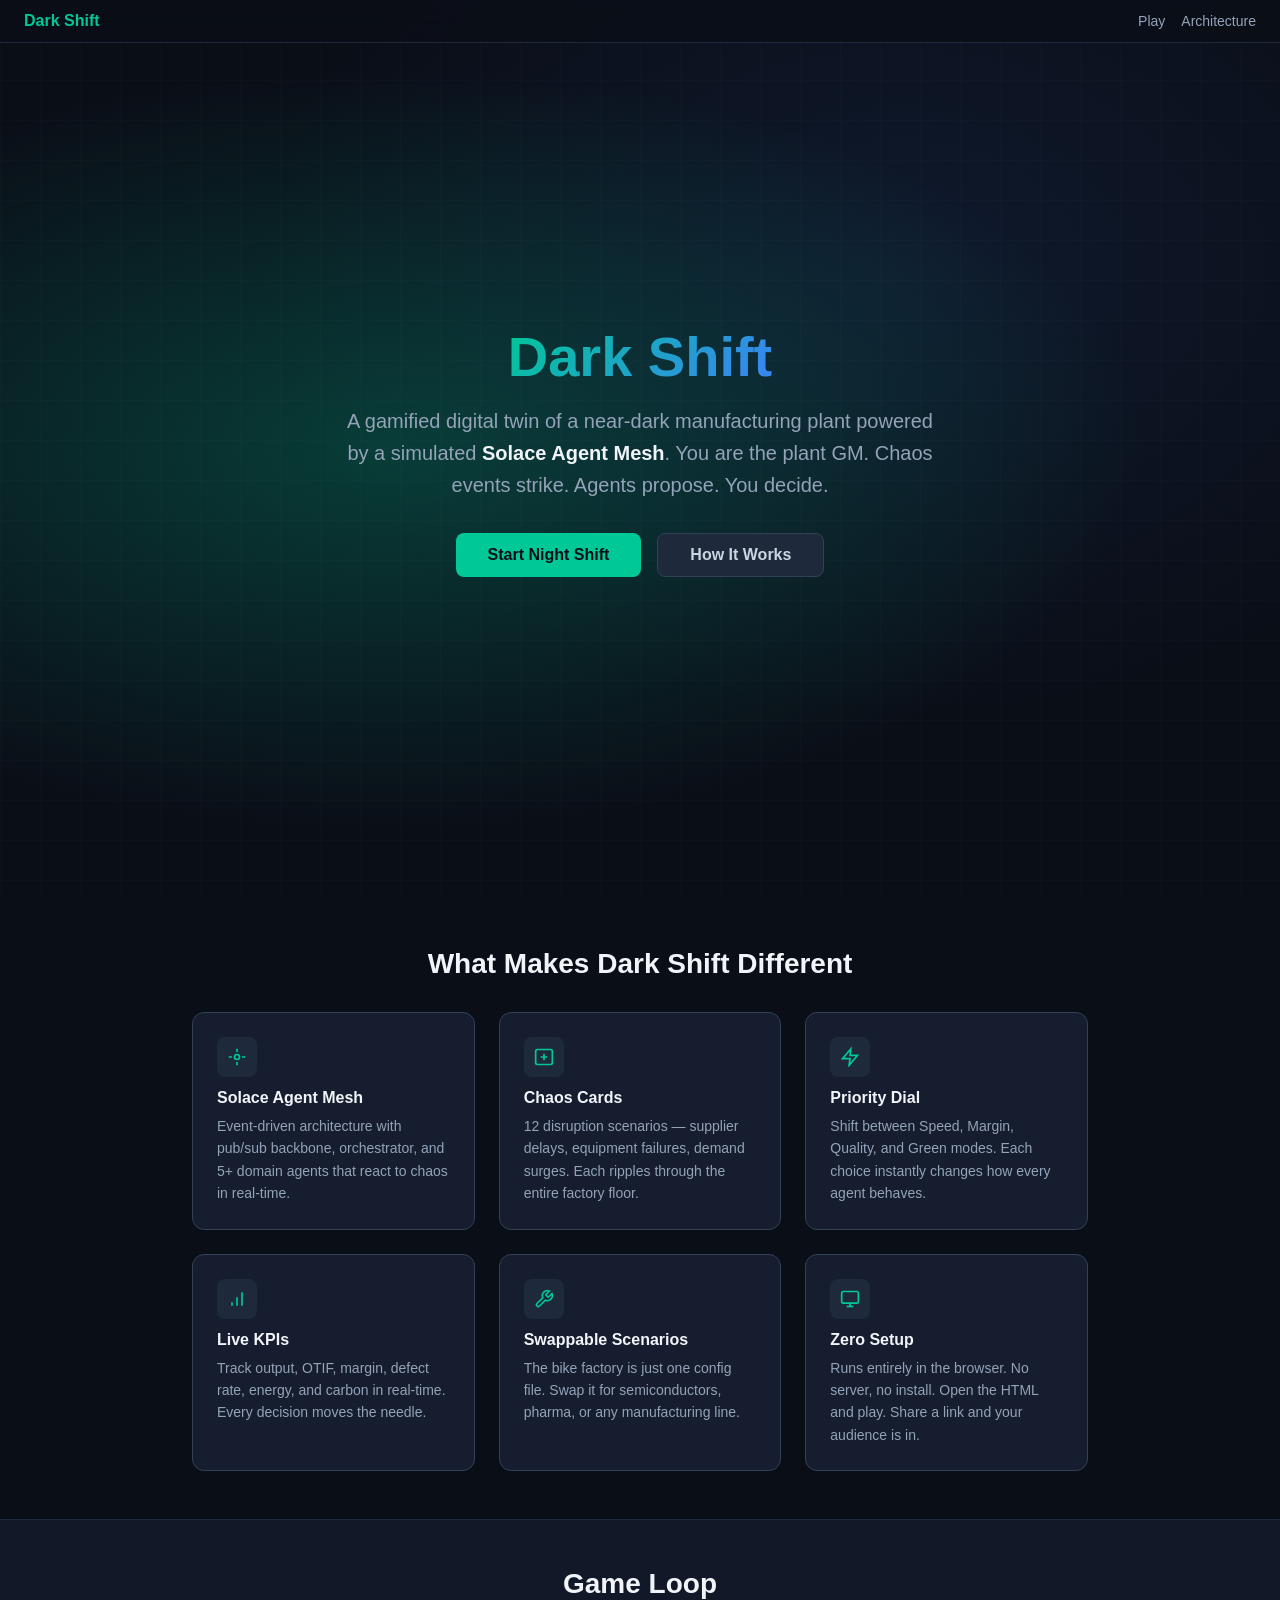
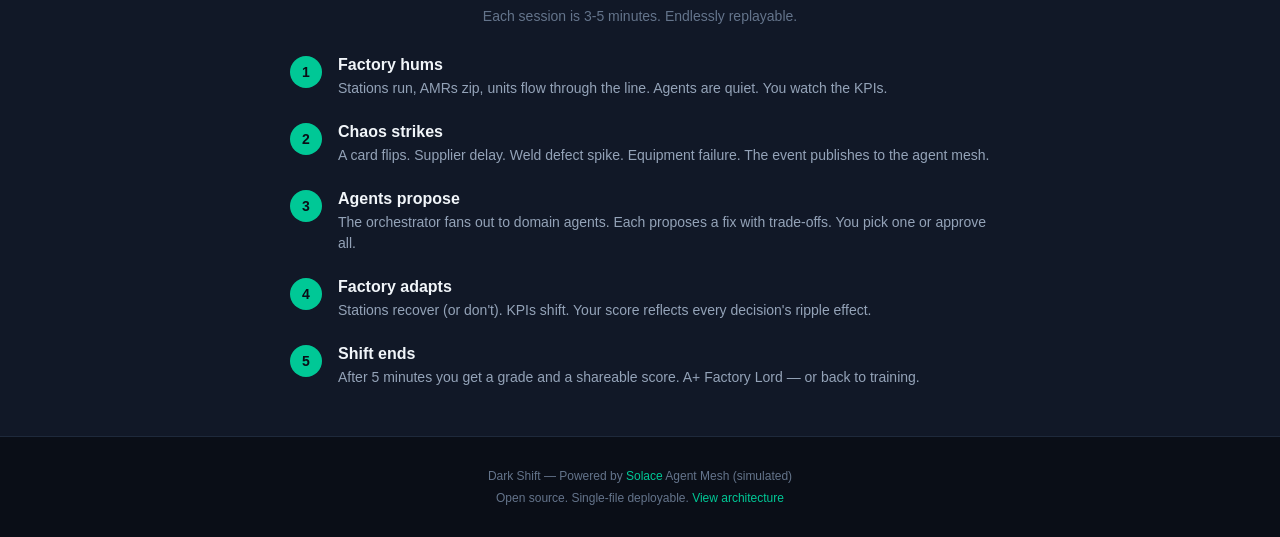
==== index.html @ e668618f "Add composable Dark Shift factory simulation Multi-page architecture with swappable scenario configs" ====
<!DOCTYPE html>
<html lang="en">
<head>
<meta charset="UTF-8">
<meta name="viewport" content="width=device-width, initial-scale=1.0">
<title>Dark Shift — Autonomous Factory Simulation</title>
<meta name="description" content="Gamified digital twin of a near-dark manufacturing plant powered by Solace Agent Mesh. Playable in the browser.">
<link rel="stylesheet" href="css/tokens.css">
<style>
  body { overflow-x: hidden; }

  /* Hero */
  .hero {
    min-height: 100dvh; display: flex; flex-direction: column;
    justify-content: center; align-items: center; text-align: center;
    padding: var(--sp-8); position: relative; overflow: hidden;
  }
  .hero::before {
    content: ''; position: absolute; inset: 0;
    background:
      radial-gradient(ellipse at 30% 50%, var(--accent-glow), transparent 60%),
      radial-gradient(ellipse at 70% 30%, rgba(59,130,246,0.1), transparent 50%);
    pointer-events: none;
  }
  .hero h1 {
    font-size: var(--fs-3xl); font-weight: 900;
    background: linear-gradient(135deg, var(--accent), var(--info));
    -webkit-background-clip: text; -webkit-text-fill-color: transparent;
    background-clip: text; margin-bottom: var(--sp-4);
    position: relative;
  }
  .hero .tagline {
    font-size: var(--fs-lg); color: var(--fg-2);
    max-width: 600px; line-height: 1.6; margin-bottom: var(--sp-8);
    position: relative;
  }
  .hero .cta-row {
    display: flex; gap: var(--sp-4); flex-wrap: wrap;
    justify-content: center; position: relative;
  }

  /* Animated grid background */
  .grid-bg {
    position: absolute; inset: 0; overflow: hidden; pointer-events: none;
  }
  .grid-bg svg { width: 100%; height: 100%; opacity: 0.06; }

  /* Features */
  .features {
    padding: var(--sp-12) var(--sp-8);
    max-width: 960px; margin: 0 auto;
  }
  .features h2 {
    font-size: var(--fs-xl); font-weight: 700;
    text-align: center; margin-bottom: var(--sp-8);
  }
  .feature-grid {
    display: grid; grid-template-columns: repeat(auto-fit, minmax(260px, 1fr));
    gap: var(--sp-6);
  }
  .feature-card {
    background: var(--bg-card); border: 1px solid var(--bg-3);
    border-radius: var(--radius-lg); padding: var(--sp-6);
    transition: var(--transition);
  }
  .feature-card:hover { border-color: var(--accent); box-shadow: var(--shadow-glow); }
  .feature-card h3 { font-size: var(--fs-md); font-weight: 600; margin-bottom: var(--sp-2); }
  .feature-card p { font-size: var(--fs-sm); color: var(--fg-2); line-height: 1.6; }
  .feature-icon {
    width: 40px; height: 40px; border-radius: var(--radius);
    background: var(--bg-2); display: grid; place-items: center;
    margin-bottom: var(--sp-3); color: var(--accent);
  }

  /* How it works */
  .how-section {
    padding: var(--sp-12) var(--sp-8);
    background: var(--bg-1); border-top: 1px solid var(--bg-2);
    border-bottom: 1px solid var(--bg-2);
  }
  .how-section h2 {
    font-size: var(--fs-xl); font-weight: 700;
    text-align: center; margin-bottom: var(--sp-2);
  }
  .how-section .sub {
    text-align: center; color: var(--fg-3);
    font-size: var(--fs-sm); margin-bottom: var(--sp-8);
  }
  .steps {
    max-width: 700px; margin: 0 auto;
    display: flex; flex-direction: column; gap: var(--sp-6);
  }
  .step {
    display: flex; gap: var(--sp-4); align-items: flex-start;
  }
  .step-num {
    width: 32px; height: 32px; border-radius: 50%;
    background: var(--accent); color: var(--bg-0);
    display: grid; place-items: center; font-weight: 700;
    font-size: var(--fs-sm); flex-shrink: 0;
  }
  .step-body h3 { font-size: var(--fs-md); font-weight: 600; margin-bottom: var(--sp-1); }
  .step-body p { font-size: var(--fs-sm); color: var(--fg-2); line-height: 1.5; }

  /* Footer */
  footer {
    padding: var(--sp-8); text-align: center;
    color: var(--fg-3); font-size: var(--fs-xs);
  }
  footer a { color: var(--accent); }

  /* Nav */
  .top-nav {
    position: fixed; top: 0; left: 0; right: 0; z-index: 50;
    padding: var(--sp-3) var(--sp-6);
    display: flex; justify-content: space-between; align-items: center;
    background: rgba(10,14,23,0.8); backdrop-filter: blur(12px);
    border-bottom: 1px solid var(--bg-2);
  }
  .top-nav .logo { font-weight: 700; font-size: var(--fs-md); color: var(--accent); }
  .top-nav .nav-links { display: flex; gap: var(--sp-4); }
  .top-nav .nav-links a { color: var(--fg-2); font-size: var(--fs-sm); transition: var(--transition); }
  .top-nav .nav-links a:hover { color: var(--accent); text-decoration: none; }
</style>
</head>
<body>

<!-- NAV -->
<nav class="top-nav">
  <span class="logo">Dark Shift</span>
  <div class="nav-links">
    <a href="game.html">Play</a>
    <a href="docs.html">Architecture</a>
  </div>
</nav>

<!-- HERO -->
<section class="hero">
  <div class="grid-bg">
    <svg><defs><pattern id="grid" width="40" height="40" patternUnits="userSpaceOnUse">
      <path d="M 40 0 L 0 0 0 40" fill="none" stroke="currentColor" stroke-width="0.5"/>
    </pattern></defs><rect width="100%" height="100%" fill="url(#grid)"/></svg>
  </div>
  <h1>Dark Shift</h1>
  <p class="tagline">
    A gamified digital twin of a near-dark manufacturing plant powered by a simulated
    <strong style="color:var(--fg-0);">Solace Agent Mesh</strong>. You are the plant GM.
    Chaos events strike. Agents propose. You decide.
  </p>
  <div class="cta-row">
    <a href="game.html" class="btn btn-primary btn-lg">Start Night Shift</a>
    <a href="docs.html" class="btn btn-secondary btn-lg">How It Works</a>
  </div>
</section>

<!-- FEATURES -->
<section class="features">
  <h2>What Makes Dark Shift Different</h2>
  <div class="feature-grid">
    <div class="feature-card">
      <div class="feature-icon">
        <svg width="20" height="20" viewBox="0 0 24 24" fill="none" stroke="currentColor" stroke-width="2"><circle cx="12" cy="12" r="3"/><path d="M12 2v4m0 12v4M2 12h4m12 0h4"/></svg>
      </div>
      <h3>Solace Agent Mesh</h3>
      <p>Event-driven architecture with pub/sub backbone, orchestrator, and 5+ domain agents that react to chaos in real-time.</p>
    </div>
    <div class="feature-card">
      <div class="feature-icon">
        <svg width="20" height="20" viewBox="0 0 24 24" fill="none" stroke="currentColor" stroke-width="2"><rect x="2" y="3" width="20" height="18" rx="2"/><path d="M12 8v8M8 12h8"/></svg>
      </div>
      <h3>Chaos Cards</h3>
      <p>12 disruption scenarios — supplier delays, equipment failures, demand surges. Each ripples through the entire factory floor.</p>
    </div>
    <div class="feature-card">
      <div class="feature-icon">
        <svg width="20" height="20" viewBox="0 0 24 24" fill="none" stroke="currentColor" stroke-width="2"><polygon points="13 2 3 14 12 14 11 22 21 10 12 10 13 2"/></svg>
      </div>
      <h3>Priority Dial</h3>
      <p>Shift between Speed, Margin, Quality, and Green modes. Each choice instantly changes how every agent behaves.</p>
    </div>
    <div class="feature-card">
      <div class="feature-icon">
        <svg width="20" height="20" viewBox="0 0 24 24" fill="none" stroke="currentColor" stroke-width="2"><path d="M12 20V10M18 20V4M6 20v-4"/></svg>
      </div>
      <h3>Live KPIs</h3>
      <p>Track output, OTIF, margin, defect rate, energy, and carbon in real-time. Every decision moves the needle.</p>
    </div>
    <div class="feature-card">
      <div class="feature-icon">
        <svg width="20" height="20" viewBox="0 0 24 24" fill="none" stroke="currentColor" stroke-width="2"><path d="M14.7 6.3a1 1 0 000 1.4l1.6 1.6a1 1 0 001.4 0l3.77-3.77a6 6 0 01-7.94 7.94l-6.91 6.91a2.12 2.12 0 01-3-3l6.91-6.91a6 6 0 017.94-7.94l-3.76 3.76z"/></svg>
      </div>
      <h3>Swappable Scenarios</h3>
      <p>The bike factory is just one config file. Swap it for semiconductors, pharma, or any manufacturing line.</p>
    </div>
    <div class="feature-card">
      <div class="feature-icon">
        <svg width="20" height="20" viewBox="0 0 24 24" fill="none" stroke="currentColor" stroke-width="2"><rect x="2" y="3" width="20" height="14" rx="2"/><line x1="8" y1="21" x2="16" y2="21"/><line x1="12" y1="17" x2="12" y2="21"/></svg>
      </div>
      <h3>Zero Setup</h3>
      <p>Runs entirely in the browser. No server, no install. Open the HTML and play. Share a link and your audience is in.</p>
    </div>
  </div>
</section>

<!-- HOW IT WORKS -->
<section class="how-section">
  <h2>Game Loop</h2>
  <p class="sub">Each session is 3-5 minutes. Endlessly replayable.</p>
  <div class="steps">
    <div class="step">
      <div class="step-num">1</div>
      <div class="step-body">
        <h3>Factory hums</h3>
        <p>Stations run, AMRs zip, units flow through the line. Agents are quiet. You watch the KPIs.</p>
      </div>
    </div>
    <div class="step">
      <div class="step-num">2</div>
      <div class="step-body">
        <h3>Chaos strikes</h3>
        <p>A card flips. Supplier delay. Weld defect spike. Equipment failure. The event publishes to the agent mesh.</p>
      </div>
    </div>
    <div class="step">
      <div class="step-num">3</div>
      <div class="step-body">
        <h3>Agents propose</h3>
        <p>The orchestrator fans out to domain agents. Each proposes a fix with trade-offs. You pick one or approve all.</p>
      </div>
    </div>
    <div class="step">
      <div class="step-num">4</div>
      <div class="step-body">
        <h3>Factory adapts</h3>
        <p>Stations recover (or don't). KPIs shift. Your score reflects every decision's ripple effect.</p>
      </div>
    </div>
    <div class="step">
      <div class="step-num">5</div>
      <div class="step-body">
        <h3>Shift ends</h3>
        <p>After 5 minutes you get a grade and a shareable score. A+ Factory Lord — or back to training.</p>
      </div>
    </div>
  </div>
</section>

<!-- FOOTER -->
<footer>
  <p>Dark Shift — Powered by <a href="https://solace.com" target="_blank" rel="noopener">Solace</a> Agent Mesh (simulated)</p>
  <p style="margin-top:var(--sp-2);">Open source. Single-file deployable. <a href="docs.html">View architecture</a></p>
</footer>

</body>
</html>
---- css/tokens.css ----
/* ═══════════════════════════════════════════
   DESIGN TOKENS — Nexus Palette
   Shared across all pages.
   ═══════════════════════════════════════════ */
:root {
  --bg-0: #0a0e17; --bg-1: #111827; --bg-2: #1e293b;
  --bg-3: #334155; --bg-card: #151d2e;
  --fg-0: #f1f5f9; --fg-1: #cbd5e1; --fg-2: #94a3b8; --fg-3: #64748b;
  --accent: #00c896; --accent-dim: #00a87d; --accent-glow: rgba(0,200,150,0.25);
  --warn: #f59e0b; --danger: #ef4444; --info: #3b82f6;
  --success: #22c55e;
  --sp-1: 4px; --sp-2: 8px; --sp-3: 12px; --sp-4: 16px;
  --sp-5: 20px; --sp-6: 24px; --sp-8: 32px; --sp-12: 48px;
  --radius: 8px; --radius-lg: 12px;
  --font: 'Inter', -apple-system, BlinkMacSystemFont, 'Segoe UI', sans-serif;
  --font-mono: 'JetBrains Mono', 'Fira Code', monospace;
  --fs-xs: clamp(0.7rem, 0.65rem + 0.25vw, 0.75rem);
  --fs-sm: clamp(0.8rem, 0.75rem + 0.25vw, 0.875rem);
  --fs-md: clamp(0.9rem, 0.85rem + 0.25vw, 1rem);
  --fs-lg: clamp(1.1rem, 1rem + 0.5vw, 1.25rem);
  --fs-xl: clamp(1.3rem, 1.1rem + 1vw, 1.75rem);
  --fs-2xl: clamp(1.6rem, 1.2rem + 2vw, 2.5rem);
  --fs-3xl: clamp(2rem, 1.5rem + 2.5vw, 3.5rem);
  --transition: 200ms ease;
  --shadow: 0 4px 24px rgba(0,0,0,0.4);
  --shadow-glow: 0 0 20px var(--accent-glow);
  color-scheme: dark;
}
[data-theme="light"] {
  --bg-0: #f8fafc; --bg-1: #f1f5f9; --bg-2: #e2e8f0;
  --bg-3: #cbd5e1; --bg-card: #ffffff;
  --fg-0: #0f172a; --fg-1: #334155; --fg-2: #64748b; --fg-3: #94a3b8;
  --shadow: 0 4px 24px rgba(0,0,0,0.1);
  color-scheme: light;
}

/* ═══════════════════════════════════════════
   RESET & BASE
   ═══════════════════════════════════════════ */
*, *::before, *::after { box-sizing: border-box; margin: 0; padding: 0; }
html { font-family: var(--font); font-size: 16px; -webkit-font-smoothing: antialiased; }
body { background: var(--bg-0); color: var(--fg-0); min-height: 100dvh; }
a { color: var(--accent); text-decoration: none; }
a:hover { text-decoration: underline; }
button { font-family: inherit; cursor: pointer; border: none; background: none; color: inherit; }
canvas { display: block; }

/* ═══════════════════════════════════════════
   SHARED COMPONENTS
   ═══════════════════════════════════════════ */

/* Buttons */
.btn {
  padding: var(--sp-2) var(--sp-4); border-radius: var(--radius);
  font-size: var(--fs-sm); font-weight: 600;
  transition: var(--transition); display: inline-flex;
  align-items: center; gap: var(--sp-2);
}
.btn-primary { background: var(--accent); color: var(--bg-0); }
.btn-primary:hover { background: var(--accent-dim); }
.btn-secondary { background: var(--bg-2); color: var(--fg-1); border: 1px solid var(--bg-3); }
.btn-secondary:hover { background: var(--bg-3); }
.btn-danger { background: var(--danger); color: white; }
.btn-danger:hover { background: #dc2626; }
.btn-sm { padding: var(--sp-1) var(--sp-3); font-size: var(--fs-xs); }
.btn-lg { padding: var(--sp-3) var(--sp-8); font-size: var(--fs-md); }
.btn-block { width: 100%; justify-content: center; }

/* Toast */
.toast {
  position: fixed; top: var(--sp-4); left: 50%; transform: translateX(-50%);
  background: var(--bg-card); border: 1px solid var(--bg-3);
  border-radius: var(--radius-lg); padding: var(--sp-3) var(--sp-5);
  font-size: var(--fs-sm); z-index: 200;
  animation: toastIn 0.3s ease-out, toastOut 0.3s ease-in 2.7s forwards;
  box-shadow: var(--shadow);
}
@keyframes toastIn { from { opacity: 0; transform: translateX(-50%) translateY(-20px); } to { opacity: 1; transform: translateX(-50%) translateY(0); } }
@keyframes toastOut { from { opacity: 1; } to { opacity: 0; } }
@keyframes fadeIn { from { opacity: 0; } to { opacity: 1; } }
@keyframes cardSlideIn { from { opacity: 0; transform: translateY(-20px); } to { opacity: 1; transform: translateY(0); } }

/* Scrollbar */
::-webkit-scrollbar { width: 6px; }
::-webkit-scrollbar-track { background: transparent; }
::-webkit-scrollbar-thumb { background: var(--bg-3); border-radius: 3px; }

/* ═══════════════════════════════════════════
   GAME-SPECIFIC LAYOUT (used by game.html)
   ═══════════════════════════════════════════ */
body.game-page { overflow: hidden; display: flex; flex-direction: column; }

#app {
  display: grid;
  grid-template-columns: 56px 1fr 320px;
  grid-template-rows: 1fr auto;
  height: 100dvh; width: 100vw; gap: 0;
}

/* Left Sidebar */
#sidebar {
  grid-column: 1; grid-row: 1 / -1;
  background: var(--bg-1); border-right: 1px solid var(--bg-3);
  display: flex; flex-direction: column;
  align-items: center; padding: var(--sp-3) 0;
  gap: var(--sp-3); z-index: 10;
}
.sidebar-btn {
  width: 40px; height: 40px; border-radius: var(--radius);
  display: grid; place-items: center;
  background: var(--bg-2); transition: var(--transition);
  position: relative;
}
.sidebar-btn:hover, .sidebar-btn.active { background: var(--accent); color: var(--bg-0); }
.sidebar-btn svg { width: 20px; height: 20px; }
.sidebar-btn .badge {
  position: absolute; top: -4px; right: -4px;
  background: var(--danger); color: white;
  font-size: 10px; min-width: 16px; height: 16px;
  border-radius: 99px; display: grid; place-items: center; font-weight: 700;
}

/* Factory Canvas */
#factory-area {
  grid-column: 2; grid-row: 1;
  position: relative; overflow: hidden; background: var(--bg-0);
}
#factory-canvas { width: 100%; height: 100%; }

.factory-hud {
  position: absolute; top: var(--sp-3); left: var(--sp-3);
  display: flex; gap: var(--sp-2); z-index: 5;
}
.hud-pill {
  background: var(--bg-card); border: 1px solid var(--bg-3);
  border-radius: 99px; padding: var(--sp-1) var(--sp-3);
  font-size: var(--fs-xs); color: var(--fg-2);
  display: flex; align-items: center; gap: var(--sp-1);
  backdrop-filter: blur(8px);
}
.hud-pill .dot { width: 8px; height: 8px; border-radius: 50%; }
.hud-pill .dot.green { background: var(--success); box-shadow: 0 0 6px var(--success); }
.hud-pill .dot.yellow { background: var(--warn); box-shadow: 0 0 6px var(--warn); }
.hud-pill .dot.red { background: var(--danger); box-shadow: 0 0 6px var(--danger); }

#timer-display {
  position: absolute; top: var(--sp-3); right: var(--sp-3);
  background: var(--bg-card); border: 1px solid var(--bg-3);
  border-radius: var(--radius); padding: var(--sp-2) var(--sp-4);
  font-family: var(--font-mono); font-size: var(--fs-lg);
  color: var(--accent); z-index: 5; backdrop-filter: blur(8px);
}

/* Right Panel */
#right-panel {
  grid-column: 3; grid-row: 1;
  background: var(--bg-1); border-left: 1px solid var(--bg-3);
  display: flex; flex-direction: column;
  overflow-y: auto; overflow-x: hidden;
}
.panel-section { padding: var(--sp-4); border-bottom: 1px solid var(--bg-2); }
.panel-title {
  font-size: var(--fs-sm); font-weight: 600;
  color: var(--fg-2); text-transform: uppercase;
  letter-spacing: 0.05em; margin-bottom: var(--sp-3);
}

/* Chaos Card */
.chaos-card {
  background: var(--bg-card); border: 1px solid var(--bg-3);
  border-radius: var(--radius-lg); padding: var(--sp-4);
  position: relative; overflow: hidden; transition: var(--transition);
  animation: cardSlideIn 0.4s ease-out;
}
.chaos-card::before {
  content: ''; position: absolute; top: 0; left: 0; right: 0;
  height: 3px; background: var(--danger);
}
.chaos-card.warn::before { background: var(--warn); }
.chaos-card.info::before { background: var(--info); }
.chaos-card .card-title { font-size: var(--fs-md); font-weight: 600; margin-bottom: var(--sp-1); }
.chaos-card .card-desc { font-size: var(--fs-sm); color: var(--fg-2); line-height: 1.5; margin-bottom: var(--sp-3); }

/* Agent Proposals */
.agent-proposal {
  background: var(--bg-2); border-radius: var(--radius);
  padding: var(--sp-3); margin-bottom: var(--sp-2);
  border-left: 3px solid var(--accent);
  font-size: var(--fs-sm); cursor: pointer; transition: var(--transition);
}
.agent-proposal:hover { background: var(--bg-3); box-shadow: var(--shadow-glow); }
.agent-proposal .agent-name {
  font-weight: 600; color: var(--accent); font-size: var(--fs-xs);
  text-transform: uppercase; letter-spacing: 0.05em;
}
.agent-proposal .agent-action { color: var(--fg-1); margin-top: var(--sp-1); }
.agent-proposal .agent-impact { display: flex; gap: var(--sp-3); margin-top: var(--sp-2); font-size: var(--fs-xs); color: var(--fg-3); }
.impact-tag { padding: 2px 6px; border-radius: 4px; font-weight: 500; }
.impact-tag.positive { background: rgba(34,197,94,0.15); color: var(--success); }
.impact-tag.negative { background: rgba(239,68,68,0.15); color: var(--danger); }
.impact-tag.neutral { background: rgba(59,130,246,0.15); color: var(--info); }

/* Priority Dial */
#priority-dial { display: grid; grid-template-columns: 1fr 1fr; gap: var(--sp-2); }
.dial-btn {
  padding: var(--sp-3); border-radius: var(--radius);
  background: var(--bg-2); border: 2px solid transparent;
  text-align: center; transition: var(--transition);
  font-size: var(--fs-sm); font-weight: 500;
}
.dial-btn:hover { border-color: var(--fg-3); }
.dial-btn.active { border-color: var(--accent); background: rgba(0,200,150,0.1); color: var(--accent); }
.dial-btn .dial-icon { font-size: var(--fs-lg); margin-bottom: var(--sp-1); display: block; }

/* Bottom Dashboard */
#dashboard {
  grid-column: 1 / -1; grid-row: 2;
  background: var(--bg-1); border-top: 1px solid var(--bg-3);
  display: flex; align-items: center;
  padding: var(--sp-3) var(--sp-4);
  gap: var(--sp-6); overflow-x: auto; min-height: 72px;
}
.kpi { display: flex; flex-direction: column; gap: 2px; min-width: 100px; }
.kpi-label { font-size: var(--fs-xs); color: var(--fg-3); text-transform: uppercase; letter-spacing: 0.04em; }
.kpi-value { font-size: var(--fs-xl); font-weight: 700; font-family: var(--font-mono); transition: color 0.3s; }
.kpi-sep { width: 1px; height: 40px; background: var(--bg-3); flex-shrink: 0; }

/* Overlays */
#mesh-overlay {
  position: fixed; inset: 0; z-index: 50;
  background: rgba(10,14,23,0.85); backdrop-filter: blur(12px);
  display: none; place-items: center; opacity: 0; transition: opacity 0.3s;
}
#mesh-overlay.visible { display: grid; opacity: 1; }
#mesh-overlay canvas { max-width: 90vw; max-height: 80vh; }

.game-screen {
  position: fixed; inset: 0; z-index: 100; background: var(--bg-0);
  display: none; flex-direction: column;
}
.game-screen.visible { display: flex; justify-content: center; align-items: center; }

#intro-screen { text-align: center; }
#intro-screen h1 {
  font-size: var(--fs-2xl); font-weight: 800;
  background: linear-gradient(135deg, var(--accent), var(--info));
  -webkit-background-clip: text; -webkit-text-fill-color: transparent;
  background-clip: text; margin-bottom: var(--sp-3);
}
#intro-screen .subtitle { font-size: var(--fs-lg); color: var(--fg-2); margin-bottom: var(--sp-8); max-width: 500px; }

#gameover-screen { text-align: center; }
#gameover-screen h1 { font-size: var(--fs-2xl); font-weight: 800; margin-bottom: var(--sp-2); }
.final-grade { font-size: 4rem; font-weight: 900; color: var(--accent); margin: var(--sp-4) 0; }
.final-stats { display: grid; grid-template-columns: repeat(3, 1fr); gap: var(--sp-4); margin: var(--sp-6) 0; max-width: 500px; }
.final-stat { text-align: center; }
.final-stat .val { font-size: var(--fs-xl); font-weight: 700; font-family: var(--font-mono); }
.final-stat .lbl { font-size: var(--fs-xs); color: var(--fg-3); margin-top: var(--sp-1); }

/* Event Log */
#event-log {
  position: fixed; left: 64px; bottom: 80px;
  width: 340px; max-height: 300px;
  background: var(--bg-card); border: 1px solid var(--bg-3);
  border-radius: var(--radius-lg); overflow: hidden; z-index: 20;
  display: none; backdrop-filter: blur(8px);
}
#event-log.visible { display: block; }
#event-log .log-header { padding: var(--sp-3) var(--sp-4); border-bottom: 1px solid var(--bg-2); font-size: var(--fs-sm); font-weight: 600; }
#event-log .log-body { overflow-y: auto; max-height: 250px; padding: var(--sp-2); }
.log-entry {
  padding: var(--sp-2) var(--sp-3); font-size: var(--fs-xs); color: var(--fg-2);
  border-bottom: 1px solid var(--bg-2); display: flex; gap: var(--sp-2); animation: fadeIn 0.3s;
}
.log-entry .log-time { color: var(--fg-3); font-family: var(--font-mono); white-space: nowrap; }
.log-entry .log-topic { color: var(--accent); font-family: var(--font-mono); }

/* Responsive */
@media (max-width: 900px) {
  #app { grid-template-columns: 48px 1fr; grid-template-rows: 1fr 200px auto; }
  #right-panel {
    grid-column: 1 / -1; grid-row: 2;
    flex-direction: row; overflow-x: auto;
    border-left: none; border-top: 1px solid var(--bg-3);
  }
  #dashboard { grid-row: 3; }
}
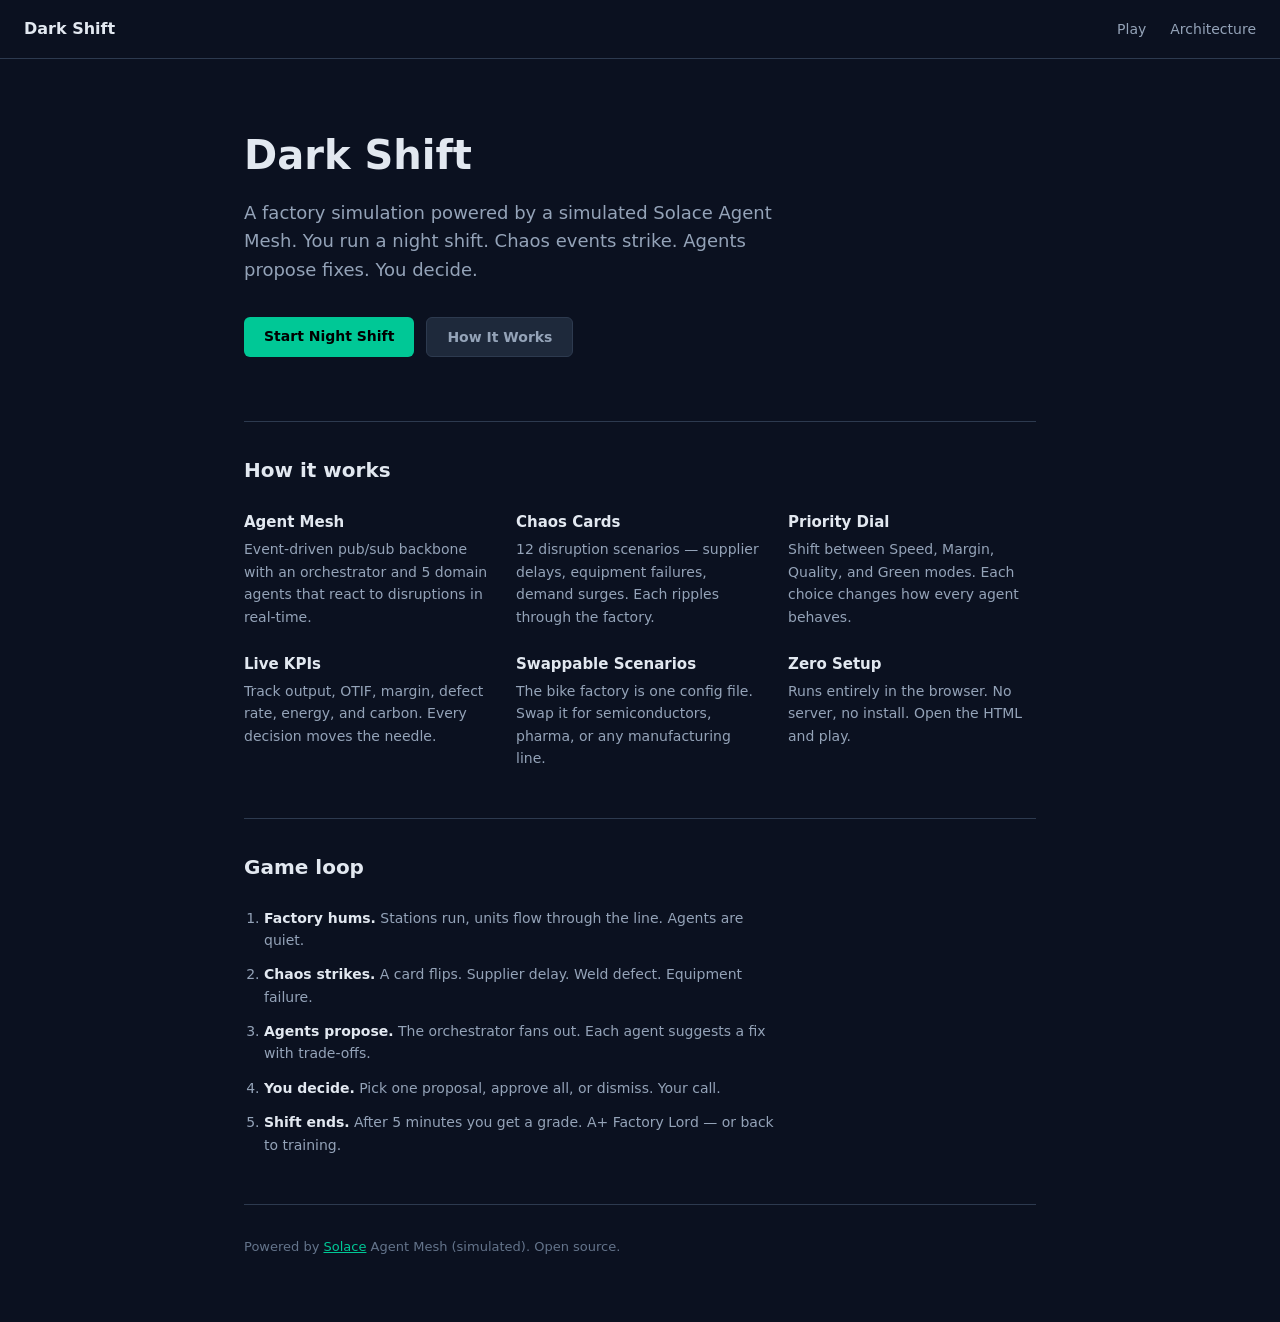
==== commit 9565f871: "Simplify to minimal traditional design - Strip CSS: remove animations, glows, backdrop-filter, shado" ====
--- a/index.html
+++ b/index.html
@@ -4,252 +4,79 @@
 <meta charset="UTF-8">
 <meta name="viewport" content="width=device-width, initial-scale=1.0">
 <title>Dark Shift — Autonomous Factory Simulation</title>
-<meta name="description" content="Gamified digital twin of a near-dark manufacturing plant powered by Solace Agent Mesh. Playable in the browser.">
 <link rel="stylesheet" href="css/tokens.css">
-<style>
-  body { overflow-x: hidden; }
-
-  /* Hero */
-  .hero {
-    min-height: 100dvh; display: flex; flex-direction: column;
-    justify-content: center; align-items: center; text-align: center;
-    padding: var(--sp-8); position: relative; overflow: hidden;
-  }
-  .hero::before {
-    content: ''; position: absolute; inset: 0;
-    background:
-      radial-gradient(ellipse at 30% 50%, var(--accent-glow), transparent 60%),
-      radial-gradient(ellipse at 70% 30%, rgba(59,130,246,0.1), transparent 50%);
-    pointer-events: none;
-  }
-  .hero h1 {
-    font-size: var(--fs-3xl); font-weight: 900;
-    background: linear-gradient(135deg, var(--accent), var(--info));
-    -webkit-background-clip: text; -webkit-text-fill-color: transparent;
-    background-clip: text; margin-bottom: var(--sp-4);
-    position: relative;
-  }
-  .hero .tagline {
-    font-size: var(--fs-lg); color: var(--fg-2);
-    max-width: 600px; line-height: 1.6; margin-bottom: var(--sp-8);
-    position: relative;
-  }
-  .hero .cta-row {
-    display: flex; gap: var(--sp-4); flex-wrap: wrap;
-    justify-content: center; position: relative;
-  }
-
-  /* Animated grid background */
-  .grid-bg {
-    position: absolute; inset: 0; overflow: hidden; pointer-events: none;
-  }
-  .grid-bg svg { width: 100%; height: 100%; opacity: 0.06; }
-
-  /* Features */
-  .features {
-    padding: var(--sp-12) var(--sp-8);
-    max-width: 960px; margin: 0 auto;
-  }
-  .features h2 {
-    font-size: var(--fs-xl); font-weight: 700;
-    text-align: center; margin-bottom: var(--sp-8);
-  }
-  .feature-grid {
-    display: grid; grid-template-columns: repeat(auto-fit, minmax(260px, 1fr));
-    gap: var(--sp-6);
-  }
-  .feature-card {
-    background: var(--bg-card); border: 1px solid var(--bg-3);
-    border-radius: var(--radius-lg); padding: var(--sp-6);
-    transition: var(--transition);
-  }
-  .feature-card:hover { border-color: var(--accent); box-shadow: var(--shadow-glow); }
-  .feature-card h3 { font-size: var(--fs-md); font-weight: 600; margin-bottom: var(--sp-2); }
-  .feature-card p { font-size: var(--fs-sm); color: var(--fg-2); line-height: 1.6; }
-  .feature-icon {
-    width: 40px; height: 40px; border-radius: var(--radius);
-    background: var(--bg-2); display: grid; place-items: center;
-    margin-bottom: var(--sp-3); color: var(--accent);
-  }
-
-  /* How it works */
-  .how-section {
-    padding: var(--sp-12) var(--sp-8);
-    background: var(--bg-1); border-top: 1px solid var(--bg-2);
-    border-bottom: 1px solid var(--bg-2);
-  }
-  .how-section h2 {
-    font-size: var(--fs-xl); font-weight: 700;
-    text-align: center; margin-bottom: var(--sp-2);
-  }
-  .how-section .sub {
-    text-align: center; color: var(--fg-3);
-    font-size: var(--fs-sm); margin-bottom: var(--sp-8);
-  }
-  .steps {
-    max-width: 700px; margin: 0 auto;
-    display: flex; flex-direction: column; gap: var(--sp-6);
-  }
-  .step {
-    display: flex; gap: var(--sp-4); align-items: flex-start;
-  }
-  .step-num {
-    width: 32px; height: 32px; border-radius: 50%;
-    background: var(--accent); color: var(--bg-0);
-    display: grid; place-items: center; font-weight: 700;
-    font-size: var(--fs-sm); flex-shrink: 0;
-  }
-  .step-body h3 { font-size: var(--fs-md); font-weight: 600; margin-bottom: var(--sp-1); }
-  .step-body p { font-size: var(--fs-sm); color: var(--fg-2); line-height: 1.5; }
-
-  /* Footer */
-  footer {
-    padding: var(--sp-8); text-align: center;
-    color: var(--fg-3); font-size: var(--fs-xs);
-  }
-  footer a { color: var(--accent); }
-
-  /* Nav */
-  .top-nav {
-    position: fixed; top: 0; left: 0; right: 0; z-index: 50;
-    padding: var(--sp-3) var(--sp-6);
-    display: flex; justify-content: space-between; align-items: center;
-    background: rgba(10,14,23,0.8); backdrop-filter: blur(12px);
-    border-bottom: 1px solid var(--bg-2);
-  }
-  .top-nav .logo { font-weight: 700; font-size: var(--fs-md); color: var(--accent); }
-  .top-nav .nav-links { display: flex; gap: var(--sp-4); }
-  .top-nav .nav-links a { color: var(--fg-2); font-size: var(--fs-sm); transition: var(--transition); }
-  .top-nav .nav-links a:hover { color: var(--accent); text-decoration: none; }
-</style>
 </head>
 <body>
 
-<!-- NAV -->
-<nav class="top-nav">
-  <span class="logo">Dark Shift</span>
+<nav class="nav">
+  <a href="index.html" class="nav-logo">Dark Shift</a>
   <div class="nav-links">
     <a href="game.html">Play</a>
     <a href="docs.html">Architecture</a>
   </div>
 </nav>
 
-<!-- HERO -->
-<section class="hero">
-  <div class="grid-bg">
-    <svg><defs><pattern id="grid" width="40" height="40" patternUnits="userSpaceOnUse">
-      <path d="M 40 0 L 0 0 0 40" fill="none" stroke="currentColor" stroke-width="0.5"/>
-    </pattern></defs><rect width="100%" height="100%" fill="url(#grid)"/></svg>
+<main class="container" style="padding-top:64px; padding-bottom:64px;">
+
+  <h1 style="font-size:2.5rem; font-weight:800; margin-bottom:12px;">Dark Shift</h1>
+  <p style="color:var(--fg-m); font-size:1.125rem; max-width:540px; margin-bottom:32px;">
+    A factory simulation powered by a simulated Solace Agent Mesh. You run a night shift.
+    Chaos events strike. Agents propose fixes. You decide.
+  </p>
+  <div style="display:flex; gap:12px; margin-bottom:64px;">
+    <a href="game.html" class="btn btn-primary">Start Night Shift</a>
+    <a href="docs.html" class="btn btn-secondary">How It Works</a>
   </div>
-  <h1>Dark Shift</h1>
-  <p class="tagline">
-    A gamified digital twin of a near-dark manufacturing plant powered by a simulated
-    <strong style="color:var(--fg-0);">Solace Agent Mesh</strong>. You are the plant GM.
-    Chaos events strike. Agents propose. You decide.
-  </p>
-  <div class="cta-row">
-    <a href="game.html" class="btn btn-primary btn-lg">Start Night Shift</a>
-    <a href="docs.html" class="btn btn-secondary btn-lg">How It Works</a>
-  </div>
-</section>
 
-<!-- FEATURES -->
-<section class="features">
-  <h2>What Makes Dark Shift Different</h2>
-  <div class="feature-grid">
-    <div class="feature-card">
-      <div class="feature-icon">
-        <svg width="20" height="20" viewBox="0 0 24 24" fill="none" stroke="currentColor" stroke-width="2"><circle cx="12" cy="12" r="3"/><path d="M12 2v4m0 12v4M2 12h4m12 0h4"/></svg>
-      </div>
-      <h3>Solace Agent Mesh</h3>
-      <p>Event-driven architecture with pub/sub backbone, orchestrator, and 5+ domain agents that react to chaos in real-time.</p>
+  <hr>
+
+  <h2 style="font-size:1.25rem; font-weight:700; margin-bottom:24px;">How it works</h2>
+
+  <div style="display:grid; grid-template-columns:repeat(auto-fit, minmax(240px, 1fr)); gap:24px; margin-bottom:48px;">
+    <div>
+      <h3 style="font-size:0.9375rem; font-weight:600; margin-bottom:4px;">Agent Mesh</h3>
+      <p style="font-size:0.875rem; color:var(--fg-m);">Event-driven pub/sub backbone with an orchestrator and 5 domain agents that react to disruptions in real-time.</p>
     </div>
-    <div class="feature-card">
-      <div class="feature-icon">
-        <svg width="20" height="20" viewBox="0 0 24 24" fill="none" stroke="currentColor" stroke-width="2"><rect x="2" y="3" width="20" height="18" rx="2"/><path d="M12 8v8M8 12h8"/></svg>
-      </div>
-      <h3>Chaos Cards</h3>
-      <p>12 disruption scenarios — supplier delays, equipment failures, demand surges. Each ripples through the entire factory floor.</p>
+    <div>
+      <h3 style="font-size:0.9375rem; font-weight:600; margin-bottom:4px;">Chaos Cards</h3>
+      <p style="font-size:0.875rem; color:var(--fg-m);">12 disruption scenarios — supplier delays, equipment failures, demand surges. Each ripples through the factory.</p>
     </div>
-    <div class="feature-card">
-      <div class="feature-icon">
-        <svg width="20" height="20" viewBox="0 0 24 24" fill="none" stroke="currentColor" stroke-width="2"><polygon points="13 2 3 14 12 14 11 22 21 10 12 10 13 2"/></svg>
-      </div>
-      <h3>Priority Dial</h3>
-      <p>Shift between Speed, Margin, Quality, and Green modes. Each choice instantly changes how every agent behaves.</p>
+    <div>
+      <h3 style="font-size:0.9375rem; font-weight:600; margin-bottom:4px;">Priority Dial</h3>
+      <p style="font-size:0.875rem; color:var(--fg-m);">Shift between Speed, Margin, Quality, and Green modes. Each choice changes how every agent behaves.</p>
     </div>
-    <div class="feature-card">
-      <div class="feature-icon">
-        <svg width="20" height="20" viewBox="0 0 24 24" fill="none" stroke="currentColor" stroke-width="2"><path d="M12 20V10M18 20V4M6 20v-4"/></svg>
-      </div>
-      <h3>Live KPIs</h3>
-      <p>Track output, OTIF, margin, defect rate, energy, and carbon in real-time. Every decision moves the needle.</p>
+    <div>
+      <h3 style="font-size:0.9375rem; font-weight:600; margin-bottom:4px;">Live KPIs</h3>
+      <p style="font-size:0.875rem; color:var(--fg-m);">Track output, OTIF, margin, defect rate, energy, and carbon. Every decision moves the needle.</p>
     </div>
-    <div class="feature-card">
-      <div class="feature-icon">
-        <svg width="20" height="20" viewBox="0 0 24 24" fill="none" stroke="currentColor" stroke-width="2"><path d="M14.7 6.3a1 1 0 000 1.4l1.6 1.6a1 1 0 001.4 0l3.77-3.77a6 6 0 01-7.94 7.94l-6.91 6.91a2.12 2.12 0 01-3-3l6.91-6.91a6 6 0 017.94-7.94l-3.76 3.76z"/></svg>
-      </div>
-      <h3>Swappable Scenarios</h3>
-      <p>The bike factory is just one config file. Swap it for semiconductors, pharma, or any manufacturing line.</p>
+    <div>
+      <h3 style="font-size:0.9375rem; font-weight:600; margin-bottom:4px;">Swappable Scenarios</h3>
+      <p style="font-size:0.875rem; color:var(--fg-m);">The bike factory is one config file. Swap it for semiconductors, pharma, or any manufacturing line.</p>
     </div>
-    <div class="feature-card">
-      <div class="feature-icon">
-        <svg width="20" height="20" viewBox="0 0 24 24" fill="none" stroke="currentColor" stroke-width="2"><rect x="2" y="3" width="20" height="14" rx="2"/><line x1="8" y1="21" x2="16" y2="21"/><line x1="12" y1="17" x2="12" y2="21"/></svg>
-      </div>
-      <h3>Zero Setup</h3>
-      <p>Runs entirely in the browser. No server, no install. Open the HTML and play. Share a link and your audience is in.</p>
+    <div>
+      <h3 style="font-size:0.9375rem; font-weight:600; margin-bottom:4px;">Zero Setup</h3>
+      <p style="font-size:0.875rem; color:var(--fg-m);">Runs entirely in the browser. No server, no install. Open the HTML and play.</p>
     </div>
   </div>
-</section>
 
-<!-- HOW IT WORKS -->
-<section class="how-section">
-  <h2>Game Loop</h2>
-  <p class="sub">Each session is 3-5 minutes. Endlessly replayable.</p>
-  <div class="steps">
-    <div class="step">
-      <div class="step-num">1</div>
-      <div class="step-body">
-        <h3>Factory hums</h3>
-        <p>Stations run, AMRs zip, units flow through the line. Agents are quiet. You watch the KPIs.</p>
-      </div>
-    </div>
-    <div class="step">
-      <div class="step-num">2</div>
-      <div class="step-body">
-        <h3>Chaos strikes</h3>
-        <p>A card flips. Supplier delay. Weld defect spike. Equipment failure. The event publishes to the agent mesh.</p>
-      </div>
-    </div>
-    <div class="step">
-      <div class="step-num">3</div>
-      <div class="step-body">
-        <h3>Agents propose</h3>
-        <p>The orchestrator fans out to domain agents. Each proposes a fix with trade-offs. You pick one or approve all.</p>
-      </div>
-    </div>
-    <div class="step">
-      <div class="step-num">4</div>
-      <div class="step-body">
-        <h3>Factory adapts</h3>
-        <p>Stations recover (or don't). KPIs shift. Your score reflects every decision's ripple effect.</p>
-      </div>
-    </div>
-    <div class="step">
-      <div class="step-num">5</div>
-      <div class="step-body">
-        <h3>Shift ends</h3>
-        <p>After 5 minutes you get a grade and a shareable score. A+ Factory Lord — or back to training.</p>
-      </div>
-    </div>
-  </div>
-</section>
+  <hr>
 
-<!-- FOOTER -->
-<footer>
-  <p>Dark Shift — Powered by <a href="https://solace.com" target="_blank" rel="noopener">Solace</a> Agent Mesh (simulated)</p>
-  <p style="margin-top:var(--sp-2);">Open source. Single-file deployable. <a href="docs.html">View architecture</a></p>
-</footer>
+  <h2 style="font-size:1.25rem; font-weight:700; margin-bottom:24px;">Game loop</h2>
 
+  <ol style="color:var(--fg-m); font-size:0.875rem; padding-left:20px; max-width:540px; margin-bottom:48px;">
+    <li style="margin-bottom:12px;"><strong style="color:var(--fg);">Factory hums.</strong> Stations run, units flow through the line. Agents are quiet.</li>
+    <li style="margin-bottom:12px;"><strong style="color:var(--fg);">Chaos strikes.</strong> A card flips. Supplier delay. Weld defect. Equipment failure.</li>
+    <li style="margin-bottom:12px;"><strong style="color:var(--fg);">Agents propose.</strong> The orchestrator fans out. Each agent suggests a fix with trade-offs.</li>
+    <li style="margin-bottom:12px;"><strong style="color:var(--fg);">You decide.</strong> Pick one proposal, approve all, or dismiss. Your call.</li>
+    <li style="margin-bottom:12px;"><strong style="color:var(--fg);">Shift ends.</strong> After 5 minutes you get a grade. A+ Factory Lord — or back to training.</li>
+  </ol>
+
+  <hr>
+
+  <p style="font-size:0.8125rem; color:var(--fg-d); margin-top:32px;">
+    Powered by <a href="https://solace.com" target="_blank">Solace</a> Agent Mesh (simulated). Open source.
+  </p>
+
+</main>
 </body>
 </html>
--- a/css/tokens.css
+++ b/css/tokens.css
@@ -1,287 +1,126 @@
-/* ═══════════════════════════════════════════
-   DESIGN TOKENS — Nexus Palette
-   Shared across all pages.
-   ═══════════════════════════════════════════ */
+/* Design Tokens */
 :root {
-  --bg-0: #0a0e17; --bg-1: #111827; --bg-2: #1e293b;
-  --bg-3: #334155; --bg-card: #151d2e;
-  --fg-0: #f1f5f9; --fg-1: #cbd5e1; --fg-2: #94a3b8; --fg-3: #64748b;
-  --accent: #00c896; --accent-dim: #00a87d; --accent-glow: rgba(0,200,150,0.25);
-  --warn: #f59e0b; --danger: #ef4444; --info: #3b82f6;
-  --success: #22c55e;
-  --sp-1: 4px; --sp-2: 8px; --sp-3: 12px; --sp-4: 16px;
-  --sp-5: 20px; --sp-6: 24px; --sp-8: 32px; --sp-12: 48px;
-  --radius: 8px; --radius-lg: 12px;
-  --font: 'Inter', -apple-system, BlinkMacSystemFont, 'Segoe UI', sans-serif;
-  --font-mono: 'JetBrains Mono', 'Fira Code', monospace;
-  --fs-xs: clamp(0.7rem, 0.65rem + 0.25vw, 0.75rem);
-  --fs-sm: clamp(0.8rem, 0.75rem + 0.25vw, 0.875rem);
-  --fs-md: clamp(0.9rem, 0.85rem + 0.25vw, 1rem);
-  --fs-lg: clamp(1.1rem, 1rem + 0.5vw, 1.25rem);
-  --fs-xl: clamp(1.3rem, 1.1rem + 1vw, 1.75rem);
-  --fs-2xl: clamp(1.6rem, 1.2rem + 2vw, 2.5rem);
-  --fs-3xl: clamp(2rem, 1.5rem + 2.5vw, 3.5rem);
-  --transition: 200ms ease;
-  --shadow: 0 4px 24px rgba(0,0,0,0.4);
-  --shadow-glow: 0 0 20px var(--accent-glow);
+  --bg: #0b1120; --bg-s: #141c2e; --bg-m: #1e293b; --border: #2d3a4f;
+  --fg: #e2e8f0; --fg-m: #94a3b8; --fg-d: #64748b;
+  --accent: #00c896; --accent-h: #00a87d;
+  --warn: #f59e0b; --red: #ef4444; --blue: #3b82f6; --green: #22c55e;
+  --mono: 'JetBrains Mono', 'Fira Code', ui-monospace, monospace;
+  --sans: -apple-system, BlinkMacSystemFont, 'Segoe UI', system-ui, sans-serif;
+  --r: 6px;
   color-scheme: dark;
 }
-[data-theme="light"] {
-  --bg-0: #f8fafc; --bg-1: #f1f5f9; --bg-2: #e2e8f0;
-  --bg-3: #cbd5e1; --bg-card: #ffffff;
-  --fg-0: #0f172a; --fg-1: #334155; --fg-2: #64748b; --fg-3: #94a3b8;
-  --shadow: 0 4px 24px rgba(0,0,0,0.1);
-  color-scheme: light;
-}
 
-/* ═══════════════════════════════════════════
-   RESET & BASE
-   ═══════════════════════════════════════════ */
+/* Reset */
 *, *::before, *::after { box-sizing: border-box; margin: 0; padding: 0; }
-html { font-family: var(--font); font-size: 16px; -webkit-font-smoothing: antialiased; }
-body { background: var(--bg-0); color: var(--fg-0); min-height: 100dvh; }
-a { color: var(--accent); text-decoration: none; }
-a:hover { text-decoration: underline; }
-button { font-family: inherit; cursor: pointer; border: none; background: none; color: inherit; }
+html { font-family: var(--sans); font-size: 16px; -webkit-font-smoothing: antialiased; }
+body { background: var(--bg); color: var(--fg); line-height: 1.6; }
+a { color: var(--accent); }
+a:hover { color: var(--accent-h); }
+button { font: inherit; cursor: pointer; border: none; background: none; color: inherit; }
 canvas { display: block; }
-
-/* ═══════════════════════════════════════════
-   SHARED COMPONENTS
-   ═══════════════════════════════════════════ */
+code { font-family: var(--mono); font-size: 0.875em; background: var(--bg-m); padding: 2px 5px; border-radius: 3px; }
+pre { font-family: var(--mono); font-size: 0.8125rem; background: var(--bg-s); border: 1px solid var(--border); border-radius: var(--r); padding: 16px; overflow-x: auto; line-height: 1.5; margin: 16px 0; }
+hr { border: none; border-top: 1px solid var(--border); margin: 32px 0; }
 
 /* Buttons */
-.btn {
-  padding: var(--sp-2) var(--sp-4); border-radius: var(--radius);
-  font-size: var(--fs-sm); font-weight: 600;
-  transition: var(--transition); display: inline-flex;
-  align-items: center; gap: var(--sp-2);
-}
-.btn-primary { background: var(--accent); color: var(--bg-0); }
-.btn-primary:hover { background: var(--accent-dim); }
-.btn-secondary { background: var(--bg-2); color: var(--fg-1); border: 1px solid var(--bg-3); }
-.btn-secondary:hover { background: var(--bg-3); }
-.btn-danger { background: var(--danger); color: white; }
-.btn-danger:hover { background: #dc2626; }
-.btn-sm { padding: var(--sp-1) var(--sp-3); font-size: var(--fs-xs); }
-.btn-lg { padding: var(--sp-3) var(--sp-8); font-size: var(--fs-md); }
-.btn-block { width: 100%; justify-content: center; }
+.btn { display: inline-block; padding: 8px 20px; border-radius: var(--r); font-size: 0.875rem; font-weight: 600; text-decoration: none; }
+.btn-primary { background: var(--accent); color: #000; }
+.btn-primary:hover { background: var(--accent-h); color: #000; text-decoration: none; }
+.btn-secondary { background: var(--bg-m); color: var(--fg-m); border: 1px solid var(--border); }
+.btn-secondary:hover { background: var(--border); color: var(--fg); text-decoration: none; }
+.btn-sm { padding: 4px 12px; font-size: 0.75rem; }
+
+/* Layout */
+.container { max-width: 840px; margin: 0 auto; padding: 0 24px; }
+.wide { max-width: 1100px; }
+
+/* Nav */
+.nav { display: flex; justify-content: space-between; align-items: center; padding: 16px 24px; border-bottom: 1px solid var(--border); }
+.nav-logo { font-weight: 700; color: var(--fg); text-decoration: none; }
+.nav-links { display: flex; gap: 24px; }
+.nav-links a { color: var(--fg-m); text-decoration: none; font-size: 0.875rem; }
+.nav-links a:hover { color: var(--fg); }
+
+/* Game Layout */
+body.game-page { overflow: hidden; }
+#app { display: grid; grid-template-columns: 1fr 300px; grid-template-rows: auto 1fr auto; height: 100dvh; }
+#game-header { grid-column: 1 / -1; display: flex; justify-content: space-between; align-items: center; padding: 8px 16px; border-bottom: 1px solid var(--border); background: var(--bg-s); }
+#game-header .left { display: flex; gap: 16px; align-items: center; font-size: 0.8125rem; color: var(--fg-m); }
+#game-header .timer { font-family: var(--mono); font-size: 1rem; color: var(--accent); font-weight: 600; }
+#factory-area { grid-column: 1; grid-row: 2; position: relative; overflow: hidden; }
+#factory-canvas { width: 100%; height: 100%; }
+#right-panel { grid-column: 2; grid-row: 2; background: var(--bg-s); border-left: 1px solid var(--border); overflow-y: auto; }
+#dashboard { grid-column: 1 / -1; grid-row: 3; display: flex; align-items: center; padding: 8px 16px; gap: 24px; border-top: 1px solid var(--border); background: var(--bg-s); overflow-x: auto; }
+
+/* Right Panel */
+.panel-section { padding: 12px 16px; border-bottom: 1px solid var(--border); }
+.panel-label { font-size: 0.6875rem; font-weight: 600; color: var(--fg-d); text-transform: uppercase; letter-spacing: 0.05em; margin-bottom: 8px; }
+
+/* Chaos Card */
+.chaos-card { background: var(--bg-m); border: 1px solid var(--border); border-radius: var(--r); padding: 12px; }
+.chaos-card .card-title { font-size: 0.875rem; font-weight: 600; margin-bottom: 4px; }
+.chaos-card .card-desc { font-size: 0.8125rem; color: var(--fg-m); line-height: 1.5; }
+.chaos-card.severity-danger { border-left: 3px solid var(--red); }
+.chaos-card.severity-warn { border-left: 3px solid var(--warn); }
+.chaos-card.severity-info { border-left: 3px solid var(--blue); }
+
+/* Proposals */
+.proposal { background: var(--bg-m); border: 1px solid var(--border); border-radius: var(--r); padding: 10px 12px; margin-bottom: 6px; cursor: pointer; font-size: 0.8125rem; }
+.proposal:hover { border-color: var(--accent); }
+.proposal .agent { font-size: 0.6875rem; font-weight: 600; color: var(--accent); text-transform: uppercase; letter-spacing: 0.03em; }
+.proposal .action { color: var(--fg-m); margin-top: 2px; }
+.proposal .tags { display: flex; gap: 6px; margin-top: 6px; }
+.tag { font-size: 0.6875rem; padding: 1px 6px; border-radius: 3px; background: var(--bg-s); color: var(--fg-d); }
+
+/* Priority */
+.priority-grid { display: grid; grid-template-columns: 1fr 1fr; gap: 6px; }
+.priority-btn { padding: 8px; border-radius: var(--r); background: var(--bg-m); border: 1px solid transparent; text-align: center; font-size: 0.8125rem; }
+.priority-btn:hover { border-color: var(--fg-d); }
+.priority-btn.active { border-color: var(--accent); color: var(--accent); }
+
+/* KPI */
+.kpi { min-width: 80px; }
+.kpi-label { font-size: 0.625rem; color: var(--fg-d); text-transform: uppercase; letter-spacing: 0.04em; }
+.kpi-value { font-size: 1.125rem; font-weight: 700; font-family: var(--mono); }
+.kpi-sep { width: 1px; height: 32px; background: var(--border); flex-shrink: 0; }
+
+/* Status dots */
+.dot { display: inline-block; width: 8px; height: 8px; border-radius: 50%; }
+.dot-green { background: var(--green); }
+.dot-yellow { background: var(--warn); }
+.dot-red { background: var(--red); }
+
+/* Overlays */
+#mesh-overlay { position: fixed; inset: 0; z-index: 50; background: rgba(0,0,0,0.85); display: none; place-items: center; }
+#mesh-overlay.visible { display: grid; }
+#mesh-overlay canvas { max-width: 90vw; max-height: 80vh; }
+
+.game-screen { position: fixed; inset: 0; z-index: 100; background: var(--bg); display: none; justify-content: center; align-items: center; flex-direction: column; }
+.game-screen.visible { display: flex; }
+.game-screen h1 { font-size: 2rem; font-weight: 700; margin-bottom: 8px; }
+.game-screen .sub { color: var(--fg-m); margin-bottom: 24px; max-width: 400px; text-align: center; font-size: 0.875rem; line-height: 1.6; }
+
+.final-grade { font-size: 3rem; font-weight: 800; color: var(--accent); margin: 12px 0; }
+.final-stats { display: grid; grid-template-columns: repeat(3, 1fr); gap: 16px; margin: 24px 0; }
+.final-stat { text-align: center; }
+.final-stat .val { font-size: 1.125rem; font-weight: 700; font-family: var(--mono); }
+.final-stat .lbl { font-size: 0.6875rem; color: var(--fg-d); margin-top: 2px; }
+
+/* Event Log */
+#event-log { position: fixed; left: 8px; bottom: 60px; width: 320px; max-height: 260px; background: var(--bg-s); border: 1px solid var(--border); border-radius: var(--r); overflow: hidden; z-index: 20; display: none; }
+#event-log.visible { display: block; }
+.log-header { padding: 8px 12px; border-bottom: 1px solid var(--border); font-size: 0.8125rem; font-weight: 600; display: flex; justify-content: space-between; }
+.log-body { overflow-y: auto; max-height: 220px; }
+.log-entry { padding: 4px 12px; font-size: 0.6875rem; color: var(--fg-m); border-bottom: 1px solid var(--border); display: flex; gap: 8px; }
+.log-entry .log-time { color: var(--fg-d); font-family: var(--mono); white-space: nowrap; }
+.log-entry .log-topic { color: var(--accent); font-family: var(--mono); }
 
 /* Toast */
-.toast {
-  position: fixed; top: var(--sp-4); left: 50%; transform: translateX(-50%);
-  background: var(--bg-card); border: 1px solid var(--bg-3);
-  border-radius: var(--radius-lg); padding: var(--sp-3) var(--sp-5);
-  font-size: var(--fs-sm); z-index: 200;
-  animation: toastIn 0.3s ease-out, toastOut 0.3s ease-in 2.7s forwards;
-  box-shadow: var(--shadow);
-}
-@keyframes toastIn { from { opacity: 0; transform: translateX(-50%) translateY(-20px); } to { opacity: 1; transform: translateX(-50%) translateY(0); } }
-@keyframes toastOut { from { opacity: 1; } to { opacity: 0; } }
-@keyframes fadeIn { from { opacity: 0; } to { opacity: 1; } }
-@keyframes cardSlideIn { from { opacity: 0; transform: translateY(-20px); } to { opacity: 1; transform: translateY(0); } }
-
-/* Scrollbar */
-::-webkit-scrollbar { width: 6px; }
-::-webkit-scrollbar-track { background: transparent; }
-::-webkit-scrollbar-thumb { background: var(--bg-3); border-radius: 3px; }
-
-/* ═══════════════════════════════════════════
-   GAME-SPECIFIC LAYOUT (used by game.html)
-   ═══════════════════════════════════════════ */
-body.game-page { overflow: hidden; display: flex; flex-direction: column; }
-
-#app {
-  display: grid;
-  grid-template-columns: 56px 1fr 320px;
-  grid-template-rows: 1fr auto;
-  height: 100dvh; width: 100vw; gap: 0;
-}
-
-/* Left Sidebar */
-#sidebar {
-  grid-column: 1; grid-row: 1 / -1;
-  background: var(--bg-1); border-right: 1px solid var(--bg-3);
-  display: flex; flex-direction: column;
-  align-items: center; padding: var(--sp-3) 0;
-  gap: var(--sp-3); z-index: 10;
-}
-.sidebar-btn {
-  width: 40px; height: 40px; border-radius: var(--radius);
-  display: grid; place-items: center;
-  background: var(--bg-2); transition: var(--transition);
-  position: relative;
-}
-.sidebar-btn:hover, .sidebar-btn.active { background: var(--accent); color: var(--bg-0); }
-.sidebar-btn svg { width: 20px; height: 20px; }
-.sidebar-btn .badge {
-  position: absolute; top: -4px; right: -4px;
-  background: var(--danger); color: white;
-  font-size: 10px; min-width: 16px; height: 16px;
-  border-radius: 99px; display: grid; place-items: center; font-weight: 700;
-}
-
-/* Factory Canvas */
-#factory-area {
-  grid-column: 2; grid-row: 1;
-  position: relative; overflow: hidden; background: var(--bg-0);
-}
-#factory-canvas { width: 100%; height: 100%; }
-
-.factory-hud {
-  position: absolute; top: var(--sp-3); left: var(--sp-3);
-  display: flex; gap: var(--sp-2); z-index: 5;
-}
-.hud-pill {
-  background: var(--bg-card); border: 1px solid var(--bg-3);
-  border-radius: 99px; padding: var(--sp-1) var(--sp-3);
-  font-size: var(--fs-xs); color: var(--fg-2);
-  display: flex; align-items: center; gap: var(--sp-1);
-  backdrop-filter: blur(8px);
-}
-.hud-pill .dot { width: 8px; height: 8px; border-radius: 50%; }
-.hud-pill .dot.green { background: var(--success); box-shadow: 0 0 6px var(--success); }
-.hud-pill .dot.yellow { background: var(--warn); box-shadow: 0 0 6px var(--warn); }
-.hud-pill .dot.red { background: var(--danger); box-shadow: 0 0 6px var(--danger); }
-
-#timer-display {
-  position: absolute; top: var(--sp-3); right: var(--sp-3);
-  background: var(--bg-card); border: 1px solid var(--bg-3);
-  border-radius: var(--radius); padding: var(--sp-2) var(--sp-4);
-  font-family: var(--font-mono); font-size: var(--fs-lg);
-  color: var(--accent); z-index: 5; backdrop-filter: blur(8px);
-}
-
-/* Right Panel */
-#right-panel {
-  grid-column: 3; grid-row: 1;
-  background: var(--bg-1); border-left: 1px solid var(--bg-3);
-  display: flex; flex-direction: column;
-  overflow-y: auto; overflow-x: hidden;
-}
-.panel-section { padding: var(--sp-4); border-bottom: 1px solid var(--bg-2); }
-.panel-title {
-  font-size: var(--fs-sm); font-weight: 600;
-  color: var(--fg-2); text-transform: uppercase;
-  letter-spacing: 0.05em; margin-bottom: var(--sp-3);
-}
-
-/* Chaos Card */
-.chaos-card {
-  background: var(--bg-card); border: 1px solid var(--bg-3);
-  border-radius: var(--radius-lg); padding: var(--sp-4);
-  position: relative; overflow: hidden; transition: var(--transition);
-  animation: cardSlideIn 0.4s ease-out;
-}
-.chaos-card::before {
-  content: ''; position: absolute; top: 0; left: 0; right: 0;
-  height: 3px; background: var(--danger);
-}
-.chaos-card.warn::before { background: var(--warn); }
-.chaos-card.info::before { background: var(--info); }
-.chaos-card .card-title { font-size: var(--fs-md); font-weight: 600; margin-bottom: var(--sp-1); }
-.chaos-card .card-desc { font-size: var(--fs-sm); color: var(--fg-2); line-height: 1.5; margin-bottom: var(--sp-3); }
-
-/* Agent Proposals */
-.agent-proposal {
-  background: var(--bg-2); border-radius: var(--radius);
-  padding: var(--sp-3); margin-bottom: var(--sp-2);
-  border-left: 3px solid var(--accent);
-  font-size: var(--fs-sm); cursor: pointer; transition: var(--transition);
-}
-.agent-proposal:hover { background: var(--bg-3); box-shadow: var(--shadow-glow); }
-.agent-proposal .agent-name {
-  font-weight: 600; color: var(--accent); font-size: var(--fs-xs);
-  text-transform: uppercase; letter-spacing: 0.05em;
-}
-.agent-proposal .agent-action { color: var(--fg-1); margin-top: var(--sp-1); }
-.agent-proposal .agent-impact { display: flex; gap: var(--sp-3); margin-top: var(--sp-2); font-size: var(--fs-xs); color: var(--fg-3); }
-.impact-tag { padding: 2px 6px; border-radius: 4px; font-weight: 500; }
-.impact-tag.positive { background: rgba(34,197,94,0.15); color: var(--success); }
-.impact-tag.negative { background: rgba(239,68,68,0.15); color: var(--danger); }
-.impact-tag.neutral { background: rgba(59,130,246,0.15); color: var(--info); }
-
-/* Priority Dial */
-#priority-dial { display: grid; grid-template-columns: 1fr 1fr; gap: var(--sp-2); }
-.dial-btn {
-  padding: var(--sp-3); border-radius: var(--radius);
-  background: var(--bg-2); border: 2px solid transparent;
-  text-align: center; transition: var(--transition);
-  font-size: var(--fs-sm); font-weight: 500;
-}
-.dial-btn:hover { border-color: var(--fg-3); }
-.dial-btn.active { border-color: var(--accent); background: rgba(0,200,150,0.1); color: var(--accent); }
-.dial-btn .dial-icon { font-size: var(--fs-lg); margin-bottom: var(--sp-1); display: block; }
-
-/* Bottom Dashboard */
-#dashboard {
-  grid-column: 1 / -1; grid-row: 2;
-  background: var(--bg-1); border-top: 1px solid var(--bg-3);
-  display: flex; align-items: center;
-  padding: var(--sp-3) var(--sp-4);
-  gap: var(--sp-6); overflow-x: auto; min-height: 72px;
-}
-.kpi { display: flex; flex-direction: column; gap: 2px; min-width: 100px; }
-.kpi-label { font-size: var(--fs-xs); color: var(--fg-3); text-transform: uppercase; letter-spacing: 0.04em; }
-.kpi-value { font-size: var(--fs-xl); font-weight: 700; font-family: var(--font-mono); transition: color 0.3s; }
-.kpi-sep { width: 1px; height: 40px; background: var(--bg-3); flex-shrink: 0; }
-
-/* Overlays */
-#mesh-overlay {
-  position: fixed; inset: 0; z-index: 50;
-  background: rgba(10,14,23,0.85); backdrop-filter: blur(12px);
-  display: none; place-items: center; opacity: 0; transition: opacity 0.3s;
-}
-#mesh-overlay.visible { display: grid; opacity: 1; }
-#mesh-overlay canvas { max-width: 90vw; max-height: 80vh; }
-
-.game-screen {
-  position: fixed; inset: 0; z-index: 100; background: var(--bg-0);
-  display: none; flex-direction: column;
-}
-.game-screen.visible { display: flex; justify-content: center; align-items: center; }
-
-#intro-screen { text-align: center; }
-#intro-screen h1 {
-  font-size: var(--fs-2xl); font-weight: 800;
-  background: linear-gradient(135deg, var(--accent), var(--info));
-  -webkit-background-clip: text; -webkit-text-fill-color: transparent;
-  background-clip: text; margin-bottom: var(--sp-3);
-}
-#intro-screen .subtitle { font-size: var(--fs-lg); color: var(--fg-2); margin-bottom: var(--sp-8); max-width: 500px; }
-
-#gameover-screen { text-align: center; }
-#gameover-screen h1 { font-size: var(--fs-2xl); font-weight: 800; margin-bottom: var(--sp-2); }
-.final-grade { font-size: 4rem; font-weight: 900; color: var(--accent); margin: var(--sp-4) 0; }
-.final-stats { display: grid; grid-template-columns: repeat(3, 1fr); gap: var(--sp-4); margin: var(--sp-6) 0; max-width: 500px; }
-.final-stat { text-align: center; }
-.final-stat .val { font-size: var(--fs-xl); font-weight: 700; font-family: var(--font-mono); }
-.final-stat .lbl { font-size: var(--fs-xs); color: var(--fg-3); margin-top: var(--sp-1); }
-
-/* Event Log */
-#event-log {
-  position: fixed; left: 64px; bottom: 80px;
-  width: 340px; max-height: 300px;
-  background: var(--bg-card); border: 1px solid var(--bg-3);
-  border-radius: var(--radius-lg); overflow: hidden; z-index: 20;
-  display: none; backdrop-filter: blur(8px);
-}
-#event-log.visible { display: block; }
-#event-log .log-header { padding: var(--sp-3) var(--sp-4); border-bottom: 1px solid var(--bg-2); font-size: var(--fs-sm); font-weight: 600; }
-#event-log .log-body { overflow-y: auto; max-height: 250px; padding: var(--sp-2); }
-.log-entry {
-  padding: var(--sp-2) var(--sp-3); font-size: var(--fs-xs); color: var(--fg-2);
-  border-bottom: 1px solid var(--bg-2); display: flex; gap: var(--sp-2); animation: fadeIn 0.3s;
-}
-.log-entry .log-time { color: var(--fg-3); font-family: var(--font-mono); white-space: nowrap; }
-.log-entry .log-topic { color: var(--accent); font-family: var(--font-mono); }
+.toast { position: fixed; top: 16px; left: 50%; transform: translateX(-50%); background: var(--bg-s); border: 1px solid var(--border); border-radius: var(--r); padding: 8px 20px; font-size: 0.8125rem; z-index: 200; opacity: 1; }
 
 /* Responsive */
-@media (max-width: 900px) {
-  #app { grid-template-columns: 48px 1fr; grid-template-rows: 1fr 200px auto; }
-  #right-panel {
-    grid-column: 1 / -1; grid-row: 2;
-    flex-direction: row; overflow-x: auto;
-    border-left: none; border-top: 1px solid var(--bg-3);
-  }
-  #dashboard { grid-row: 3; }
+@media (max-width: 768px) {
+  #app { grid-template-columns: 1fr; grid-template-rows: auto 1fr auto auto; }
+  #right-panel { grid-column: 1; grid-row: 3; border-left: none; border-top: 1px solid var(--border); max-height: 200px; }
+  #dashboard { grid-row: 4; }
 }
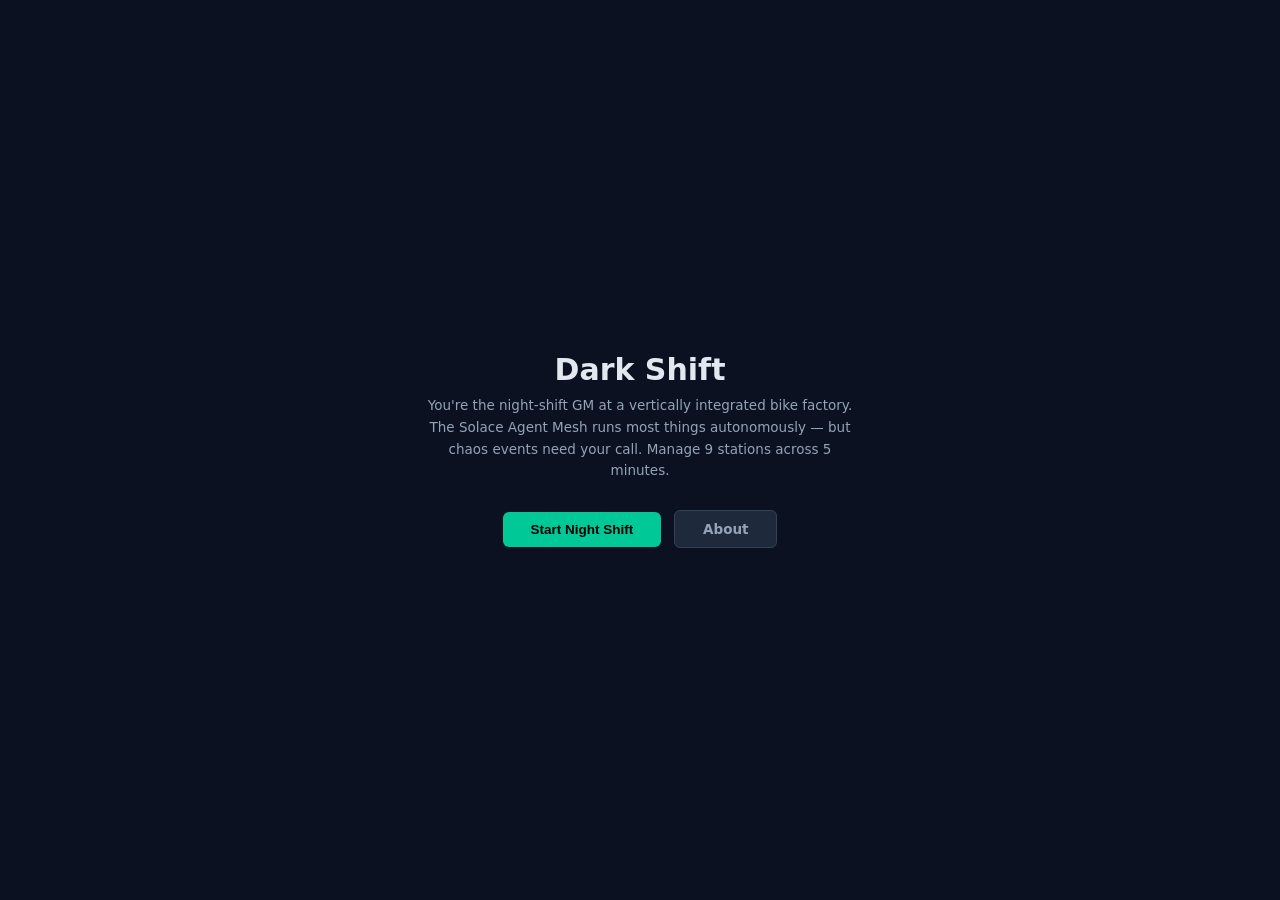
==== commit 9c3132ea: "Rebuild as dashboard + chat single-page app Complete restart. Replaced multi-page Canvas game with a" ====
--- a/index.html
+++ b/index.html
@@ -3,80 +3,580 @@
 <head>
 <meta charset="UTF-8">
 <meta name="viewport" content="width=device-width, initial-scale=1.0">
-<title>Dark Shift — Autonomous Factory Simulation</title>
-<link rel="stylesheet" href="css/tokens.css">
+<title>Dark Shift — Bike Factory</title>
+<style>
+*,*::before,*::after{box-sizing:border-box;margin:0;padding:0}
+html{font-family:-apple-system,BlinkMacSystemFont,'Segoe UI',system-ui,sans-serif;font-size:15px;-webkit-font-smoothing:antialiased}
+body{background:#0b1120;color:#e2e8f0;min-height:100dvh}
+a{color:#00c896}
+
+/* Layout */
+.shell{display:grid;grid-template-columns:1fr 400px;grid-template-rows:auto 1fr;height:100dvh}
+.topbar{grid-column:1/-1;display:flex;align-items:center;justify-content:space-between;padding:10px 20px;border-bottom:1px solid #1e293b;background:#0f1729}
+.topbar .logo{font-weight:700;font-size:1rem}
+.topbar .meta{font-size:.8rem;color:#64748b;display:flex;gap:16px;align-items:center}
+.topbar .timer{font-family:'SF Mono',SFMono-Regular,Consolas,monospace;color:#00c896;font-weight:600;font-size:.9rem}
+
+/* Dashboard */
+.dashboard{grid-column:1;grid-row:2;overflow-y:auto;padding:20px}
+
+/* Chat */
+.chat-col{grid-column:2;grid-row:2;display:flex;flex-direction:column;border-left:1px solid #1e293b;background:#0f1729}
+.chat-header{padding:12px 16px;border-bottom:1px solid #1e293b;font-weight:600;font-size:.85rem;color:#94a3b8}
+.chat-messages{flex:1;overflow-y:auto;padding:12px 16px;display:flex;flex-direction:column;gap:8px}
+.chat-input-row{padding:12px 16px;border-top:1px solid #1e293b;display:flex;gap:8px}
+.chat-input-row input{flex:1;background:#1e293b;border:1px solid #334155;border-radius:6px;padding:8px 12px;color:#e2e8f0;font:inherit;font-size:.85rem;outline:none}
+.chat-input-row input:focus{border-color:#00c896}
+.chat-input-row button{background:#00c896;color:#000;border:none;border-radius:6px;padding:8px 16px;font-weight:600;font-size:.85rem;cursor:pointer}
+.chat-input-row button:hover{background:#00a87d}
+
+/* Messages */
+.msg{font-size:.85rem;line-height:1.55;padding:8px 12px;border-radius:8px;max-width:95%}
+.msg.system{background:#1e293b;color:#94a3b8;font-size:.8rem;text-align:center;align-self:center;border-radius:12px}
+.msg.agent{background:#0c2d24;border:1px solid #134e3a;align-self:flex-start}
+.msg .agent-name{font-size:.7rem;font-weight:600;color:#00c896;text-transform:uppercase;letter-spacing:.03em;margin-bottom:2px}
+.msg.user{background:#1e293b;align-self:flex-end}
+.msg.chaos{background:#2d1215;border:1px solid #4c1d24;align-self:center;text-align:center}
+.msg.chaos .chaos-title{font-weight:700;color:#ef4444;margin-bottom:2px}
+
+/* Action buttons in chat */
+.actions{display:flex;flex-wrap:wrap;gap:6px;margin-top:6px}
+.actions button{background:#1e293b;border:1px solid #334155;color:#e2e8f0;border-radius:6px;padding:5px 12px;font-size:.8rem;cursor:pointer}
+.actions button:hover{border-color:#00c896;color:#00c896}
+
+/* KPI cards */
+.kpi-row{display:grid;grid-template-columns:repeat(auto-fit,minmax(140px,1fr));gap:12px;margin-bottom:24px}
+.kpi-card{background:#141c2e;border:1px solid #1e293b;border-radius:8px;padding:14px 16px}
+.kpi-card .label{font-size:.7rem;color:#64748b;text-transform:uppercase;letter-spacing:.04em;margin-bottom:4px}
+.kpi-card .value{font-size:1.4rem;font-weight:700;font-family:'SF Mono',SFMono-Regular,Consolas,monospace}
+.kpi-card .value.good{color:#22c55e}
+.kpi-card .value.warn{color:#f59e0b}
+.kpi-card .value.bad{color:#ef4444}
+.kpi-card .value.accent{color:#00c896}
+
+/* Factory overview */
+.section-title{font-size:.85rem;font-weight:600;color:#94a3b8;margin-bottom:12px;text-transform:uppercase;letter-spacing:.04em}
+.station-grid{display:grid;grid-template-columns:repeat(auto-fill,minmax(180px,1fr));gap:8px;margin-bottom:24px}
+.station{background:#141c2e;border:1px solid #1e293b;border-radius:6px;padding:10px 14px;display:flex;justify-content:space-between;align-items:center;font-size:.85rem}
+.station .name{color:#cbd5e1}
+.station .status{font-size:.75rem;font-weight:600;padding:2px 8px;border-radius:4px}
+.station .status.ok{background:#052e16;color:#22c55e}
+.station .status.warning{background:#422006;color:#f59e0b}
+.station .status.down{background:#450a0a;color:#ef4444}
+
+/* Priority bar */
+.priority-bar{display:flex;gap:6px;margin-bottom:24px}
+.priority-bar button{flex:1;padding:8px;background:#141c2e;border:1px solid #1e293b;border-radius:6px;color:#94a3b8;font-size:.8rem;font-weight:500;cursor:pointer}
+.priority-bar button:hover{border-color:#64748b}
+.priority-bar button.active{border-color:#00c896;color:#00c896;background:#0c2d24}
+
+/* Event log */
+.log-section{margin-bottom:24px}
+.log-entry{font-size:.8rem;padding:4px 0;color:#94a3b8;border-bottom:1px solid #1e293b;display:flex;gap:10px}
+.log-entry .time{color:#475569;font-family:'SF Mono',SFMono-Regular,Consolas,monospace;min-width:44px}
+.log-entry .topic{color:#00c896;min-width:80px}
+
+/* Intro / Game over */
+.overlay{position:fixed;inset:0;background:#0b1120;z-index:100;display:flex;justify-content:center;align-items:center;flex-direction:column;text-align:center}
+.overlay.hidden{display:none}
+.overlay h1{font-size:2rem;font-weight:700;margin-bottom:8px}
+.overlay .sub{color:#94a3b8;font-size:.9rem;max-width:440px;line-height:1.6;margin-bottom:28px}
+.overlay .btn{display:inline-block;background:#00c896;color:#000;border:none;border-radius:6px;padding:10px 28px;font-size:.9rem;font-weight:600;cursor:pointer;text-decoration:none}
+.overlay .btn:hover{background:#00a87d}
+.overlay .btn-secondary{background:#1e293b;color:#94a3b8;border:1px solid #334155;margin-left:8px}
+.overlay .btn-secondary:hover{background:#334155;color:#e2e8f0}
+.final-grade{font-size:3.5rem;font-weight:800;color:#00c896;margin:16px 0}
+.final-stats{display:grid;grid-template-columns:repeat(3,1fr);gap:12px;margin:20px 0;max-width:400px}
+.final-stat{text-align:center}
+.final-stat .v{font-size:1.2rem;font-weight:700;font-family:'SF Mono',SFMono-Regular,Consolas,monospace}
+.final-stat .l{font-size:.7rem;color:#64748b;margin-top:2px}
+
+/* About section in dashboard */
+.about{background:#141c2e;border:1px solid #1e293b;border-radius:8px;padding:16px 20px;margin-bottom:24px;font-size:.85rem;color:#94a3b8;line-height:1.6}
+.about strong{color:#e2e8f0}
+
+/* Responsive */
+@media(max-width:800px){
+  .shell{grid-template-columns:1fr;grid-template-rows:auto 1fr 1fr}
+  .chat-col{grid-column:1;grid-row:3;border-left:none;border-top:1px solid #1e293b;max-height:50vh}
+}
+</style>
 </head>
 <body>
 
-<nav class="nav">
-  <a href="index.html" class="nav-logo">Dark Shift</a>
-  <div class="nav-links">
-    <a href="game.html">Play</a>
-    <a href="docs.html">Architecture</a>
+<!-- ═══ INTRO ═══ -->
+<div class="overlay" id="intro">
+  <h1>Dark Shift</h1>
+  <p class="sub">
+    You're the night-shift GM at a vertically integrated bike factory.
+    The Solace Agent Mesh runs most things autonomously — but chaos events
+    need your call. Manage 9 stations across 5 minutes.
+  </p>
+  <div>
+    <button class="btn" onclick="startGame()">Start Night Shift</button>
+    <a href="#" class="btn btn-secondary" onclick="event.preventDefault();document.getElementById('intro-about').style.display=document.getElementById('intro-about').style.display==='none'?'block':'none'">About</a>
   </div>
-</nav>
-
-<main class="container" style="padding-top:64px; padding-bottom:64px;">
-
-  <h1 style="font-size:2.5rem; font-weight:800; margin-bottom:12px;">Dark Shift</h1>
-  <p style="color:var(--fg-m); font-size:1.125rem; max-width:540px; margin-bottom:32px;">
-    A factory simulation powered by a simulated Solace Agent Mesh. You run a night shift.
-    Chaos events strike. Agents propose fixes. You decide.
-  </p>
-  <div style="display:flex; gap:12px; margin-bottom:64px;">
-    <a href="game.html" class="btn btn-primary">Start Night Shift</a>
-    <a href="docs.html" class="btn btn-secondary">How It Works</a>
+  <div id="intro-about" style="display:none;margin-top:24px;max-width:500px;text-align:left;font-size:.85rem;color:#94a3b8;line-height:1.6;">
+    <p style="margin-bottom:12px;"><strong style="color:#e2e8f0;">The factory line:</strong> Tube Laser → Robotic Weld → CNC → Powder Coat → Wheel Build → Final Assembly → AMR Fleet → Warehouse → Loading Docks</p>
+    <p style="margin-bottom:12px;"><strong style="color:#e2e8f0;">Solace Agent Mesh:</strong> An event backbone connects an orchestrator to 5 domain agents (Supply, Planner, Quality, Maintenance, Logistics). When chaos hits, agents propose fixes through pub/sub topics. You approve or override.</p>
+    <p><strong style="color:#e2e8f0;">Priority modes:</strong> Speed (max output), Margin (cut costs), Quality (zero defects), Green (min energy/carbon). Each changes agent behavior.</p>
   </div>
-
-  <hr>
-
-  <h2 style="font-size:1.25rem; font-weight:700; margin-bottom:24px;">How it works</h2>
-
-  <div style="display:grid; grid-template-columns:repeat(auto-fit, minmax(240px, 1fr)); gap:24px; margin-bottom:48px;">
-    <div>
-      <h3 style="font-size:0.9375rem; font-weight:600; margin-bottom:4px;">Agent Mesh</h3>
-      <p style="font-size:0.875rem; color:var(--fg-m);">Event-driven pub/sub backbone with an orchestrator and 5 domain agents that react to disruptions in real-time.</p>
-    </div>
-    <div>
-      <h3 style="font-size:0.9375rem; font-weight:600; margin-bottom:4px;">Chaos Cards</h3>
-      <p style="font-size:0.875rem; color:var(--fg-m);">12 disruption scenarios — supplier delays, equipment failures, demand surges. Each ripples through the factory.</p>
-    </div>
-    <div>
-      <h3 style="font-size:0.9375rem; font-weight:600; margin-bottom:4px;">Priority Dial</h3>
-      <p style="font-size:0.875rem; color:var(--fg-m);">Shift between Speed, Margin, Quality, and Green modes. Each choice changes how every agent behaves.</p>
-    </div>
-    <div>
-      <h3 style="font-size:0.9375rem; font-weight:600; margin-bottom:4px;">Live KPIs</h3>
-      <p style="font-size:0.875rem; color:var(--fg-m);">Track output, OTIF, margin, defect rate, energy, and carbon. Every decision moves the needle.</p>
-    </div>
-    <div>
-      <h3 style="font-size:0.9375rem; font-weight:600; margin-bottom:4px;">Swappable Scenarios</h3>
-      <p style="font-size:0.875rem; color:var(--fg-m);">The bike factory is one config file. Swap it for semiconductors, pharma, or any manufacturing line.</p>
-    </div>
-    <div>
-      <h3 style="font-size:0.9375rem; font-weight:600; margin-bottom:4px;">Zero Setup</h3>
-      <p style="font-size:0.875rem; color:var(--fg-m);">Runs entirely in the browser. No server, no install. Open the HTML and play.</p>
+</div>
+
+<!-- ═══ GAME OVER ═══ -->
+<div class="overlay hidden" id="gameover">
+  <h1>Shift Complete</h1>
+  <div class="final-grade" id="go-grade">A+</div>
+  <p style="color:#94a3b8;margin-bottom:8px;" id="go-title">Factory Lord</p>
+  <div class="final-stats" id="go-stats"></div>
+  <div style="margin-top:16px;">
+    <button class="btn" onclick="startGame()">Play Again</button>
+    <button class="btn btn-secondary" onclick="copyScore()">Copy Score</button>
+  </div>
+</div>
+
+<!-- ═══ MAIN SHELL ═══ -->
+<div class="shell" id="app" style="display:none;">
+
+  <!-- Top bar -->
+  <div class="topbar">
+    <span class="logo">Dark Shift</span>
+    <div class="meta">
+      <span><span id="hud-g" style="color:#22c55e">●</span> <span id="hud-gn">9</span></span>
+      <span><span id="hud-y" style="color:#f59e0b">●</span> <span id="hud-yn">0</span></span>
+      <span><span id="hud-r" style="color:#ef4444">●</span> <span id="hud-rn">0</span></span>
+      <span style="color:#334155">|</span>
+      <span class="timer" id="timer">05:00</span>
     </div>
   </div>
 
-  <hr>
-
-  <h2 style="font-size:1.25rem; font-weight:700; margin-bottom:24px;">Game loop</h2>
-
-  <ol style="color:var(--fg-m); font-size:0.875rem; padding-left:20px; max-width:540px; margin-bottom:48px;">
-    <li style="margin-bottom:12px;"><strong style="color:var(--fg);">Factory hums.</strong> Stations run, units flow through the line. Agents are quiet.</li>
-    <li style="margin-bottom:12px;"><strong style="color:var(--fg);">Chaos strikes.</strong> A card flips. Supplier delay. Weld defect. Equipment failure.</li>
-    <li style="margin-bottom:12px;"><strong style="color:var(--fg);">Agents propose.</strong> The orchestrator fans out. Each agent suggests a fix with trade-offs.</li>
-    <li style="margin-bottom:12px;"><strong style="color:var(--fg);">You decide.</strong> Pick one proposal, approve all, or dismiss. Your call.</li>
-    <li style="margin-bottom:12px;"><strong style="color:var(--fg);">Shift ends.</strong> After 5 minutes you get a grade. A+ Factory Lord — or back to training.</li>
-  </ol>
-
-  <hr>
-
-  <p style="font-size:0.8125rem; color:var(--fg-d); margin-top:32px;">
-    Powered by <a href="https://solace.com" target="_blank">Solace</a> Agent Mesh (simulated). Open source.
-  </p>
-
-</main>
+  <!-- Dashboard -->
+  <div class="dashboard" id="dashboard">
+
+    <div class="about" id="situation">
+      <strong>Situation:</strong> Night shift at a European bike factory. 9 stations running,
+      5 AMRs moving materials. The Solace Agent Mesh handles routine orchestration.
+      Chaos events will test your judgment. Use the chat to interact with agents.
+    </div>
+
+    <!-- KPIs -->
+    <div class="section-title">Key Metrics</div>
+    <div class="kpi-row">
+      <div class="kpi-card"><div class="label">Bikes Produced</div><div class="value accent" id="k-bikes">0</div></div>
+      <div class="kpi-card"><div class="label">OTIF %</div><div class="value good" id="k-otif">100</div></div>
+      <div class="kpi-card"><div class="label">Margin</div><div class="value" id="k-margin">$0</div></div>
+      <div class="kpi-card"><div class="label">Defect Rate</div><div class="value good" id="k-defect">0.5%</div></div>
+      <div class="kpi-card"><div class="label">kWh / Bike</div><div class="value" id="k-energy">12.0</div></div>
+      <div class="kpi-card"><div class="label">CO₂ / Bike</div><div class="value" id="k-carbon">3.2</div></div>
+      <div class="kpi-card"><div class="label">Score</div><div class="value accent" id="k-score">0</div></div>
+    </div>
+
+    <!-- Priority -->
+    <div class="section-title">Priority Mode</div>
+    <div class="priority-bar" id="priority-bar">
+      <button class="active" data-m="speed" onclick="setPriority('speed')">Speed</button>
+      <button data-m="margin" onclick="setPriority('margin')">Margin</button>
+      <button data-m="quality" onclick="setPriority('quality')">Quality</button>
+      <button data-m="green" onclick="setPriority('green')">Green</button>
+    </div>
+
+    <!-- Stations -->
+    <div class="section-title">Factory Floor</div>
+    <div class="station-grid" id="stations"></div>
+
+    <!-- Event Log -->
+    <div class="section-title">Event Log</div>
+    <div class="log-section" id="log"></div>
+
+  </div>
+
+  <!-- Chat -->
+  <div class="chat-col">
+    <div class="chat-header">Agent Mesh Chat</div>
+    <div class="chat-messages" id="chat"></div>
+    <div class="chat-input-row">
+      <input type="text" id="chat-input" placeholder="Ask an agent or type a command..." onkeydown="if(event.key==='Enter')sendChat()">
+      <button onclick="sendChat()">Send</button>
+    </div>
+  </div>
+
+</div>
+
+<script>
+// ═══════════════════════════════════════════════
+// SCENARIO DATA
+// ═══════════════════════════════════════════════
+const STATIONS = [
+  { id:'laser',     name:'Tube Laser' },
+  { id:'weld',      name:'Robotic Weld' },
+  { id:'cnc',       name:'CNC Machine' },
+  { id:'paint',     name:'Powder Coat' },
+  { id:'wheel',     name:'Wheel Build' },
+  { id:'assembly',  name:'Final Assembly' },
+  { id:'amr',       name:'AMR Fleet' },
+  { id:'warehouse', name:'Warehouse' },
+  { id:'docks',     name:'Loading Docks' },
+];
+
+const CHAOS = [
+  { title:'Battery Supplier Delay', desc:'Key battery supplier delayed +2 days. Assembly line at risk.', severity:'danger', affects:['assembly','warehouse'], agents:['supply','planner'] },
+  { title:'Weld Defect Spike', desc:'Defect rate on weld cell jumped to 8%. Quality hold triggered.', severity:'danger', affects:['weld'], agents:['quality','maintenance'] },
+  { title:'Energy Tariff x3', desc:'Grid operator spiked tariffs. Energy cost tripled this hour.', severity:'warn', affects:['laser','cnc','paint'], agents:['planner','supply'] },
+  { title:'Rush Order: Paris Dealer', desc:'200 premium bikes needed by Friday. 2x normal pace required.', severity:'info', affects:['assembly','docks'], agents:['planner','logistics'] },
+  { title:'AMR Collision', desc:'Two AMRs collided at intersection B. Fleet halted for safety.', severity:'danger', affects:['amr'], agents:['maintenance','logistics'] },
+  { title:'Paint Booth Overheat', desc:'Powder coat oven temp sensor reading 15% above safe limit.', severity:'warn', affects:['paint'], agents:['maintenance','quality'] },
+  { title:'Customs Hold', desc:'Carbon fiber shipment stuck at Rotterdam customs. ETA unknown.', severity:'warn', affects:['laser','warehouse'], agents:['supply','planner'] },
+  { title:'Shift Worker No-Show', desc:'Night shift operator absent. Manual inspection unmanned.', severity:'warn', affects:['assembly'], agents:['planner','quality'] },
+  { title:'Firmware Glitch: CNC', desc:'CNC controller reset mid-cycle. Calibration required.', severity:'danger', affects:['cnc'], agents:['maintenance','planner'] },
+  { title:'Demand Surge: E-Bikes', desc:'Flash sale triggered 3x e-bike orders. Line reconfiguration needed.', severity:'info', affects:['assembly','wheel','docks'], agents:['planner','logistics'] },
+  { title:'Coolant Leak: Laser', desc:'Laser cutter coolant pressure dropping. Shutdown in 10 min.', severity:'danger', affects:['laser'], agents:['maintenance','supply'] },
+  { title:'Sustainability Audit', desc:'Surprise auditor arriving. Carbon reporting needed ASAP.', severity:'info', affects:['paint','laser','cnc'], agents:['quality','planner'] },
+];
+
+const AGENTS = {
+  supply: [
+    { action:'Reroute to alt supplier (+$2k, -1 day delay)', impact:{cost:2000,output:0.05} },
+    { action:'Negotiate expedited shipping (+$800)', impact:{cost:800} },
+    { action:'Pull from safety stock (no cost, stock -10%)', impact:{output:0.1} },
+  ],
+  planner: [
+    { action:'Resequence line — skip paint for 50 bikes (+20% output, -5% quality)', impact:{output:0.2,quality:-0.05} },
+    { action:'Split into two sub-batches (+10% output)', impact:{output:0.1,cost:200} },
+    { action:'Defer non-critical orders 24h (-5% OTIF)', impact:{otif:-5} },
+  ],
+  quality: [
+    { action:'Hold lot for full inspection (-15% output, +quality)', impact:{output:-0.15,quality:0.1} },
+    { action:'Statistical sampling — faster (-5% output)', impact:{output:-0.05,quality:0.03} },
+    { action:'Accept with rework tag (+$300)', impact:{quality:-0.02,cost:300} },
+  ],
+  maintenance: [
+    { action:'Emergency repair — 30 min downtime (-20% output, $1.5k)', impact:{output:-0.2,cost:1500} },
+    { action:'Hot-swap backup unit (-5% output, $3k)', impact:{output:-0.05,cost:3000} },
+    { action:'Schedule for next shift (deferred, 30% risk)', impact:{} },
+  ],
+  logistics: [
+    { action:'Reroute AMRs via corridor C (-5% speed)', impact:{output:-0.05,cost:200} },
+    { action:'Switch to manual transport (-15% speed)', impact:{output:-0.15,cost:600} },
+    { action:'Express dock assignment (+10% speed, $400)', impact:{output:0.1,cost:400} },
+  ],
+};
+
+const PRIORITY = {
+  speed:   { prod:1.3, cost:1.0, qual:0.85, energy:1.1 },
+  margin:  { prod:0.9, cost:0.75, qual:1.0, energy:1.0 },
+  quality: { prod:0.8, cost:1.1, qual:1.2, energy:1.0 },
+  green:   { prod:0.85, cost:1.05, qual:1.0, energy:0.7 },
+};
+
+const GRADES = [
+  [3000,'A+','Factory Lord'],[2500,'A','Master Operator'],[2000,'B+','Shift Lead'],
+  [1500,'B','Competent GM'],[1000,'C','Surviving'],[0,'D','Needs Training'],
+];
+
+// ═══════════════════════════════════════════════
+// STATE
+// ═══════════════════════════════════════════════
+let S = {};
+
+function freshState() {
+  return {
+    running:false, timeLeft:300, bikes:0, otif:100, margin:0,
+    defect:0.5, energy:12, carbon:3.2, score:0,
+    priority:'speed', prodMul:1, costMul:1, qualMul:1, energyMul:1,
+    stations: STATIONS.map(s => ({...s, status:'ok', throughput:1, alert:0})),
+    deck: [...CHAOS].sort(()=>Math.random()-0.5),
+    log:[], chaosTimer:0, pendingProposals:null, tickTimer:null,
+  };
+}
+
+// ═══════════════════════════════════════════════
+// DOM HELPERS
+// ═══════════════════════════════════════════════
+const $=id=>document.getElementById(id);
+
+function addChat(type, html) {
+  const d = document.createElement('div');
+  d.className = 'msg ' + type;
+  d.innerHTML = html;
+  $('chat').appendChild(d);
+  $('chat').scrollTop = $('chat').scrollHeight;
+  return d;
+}
+
+function addLog(topic, msg) {
+  const elapsed = 300 - S.timeLeft;
+  const t = String(Math.floor(elapsed/60)).padStart(2,'0')+':'+String(Math.floor(elapsed%60)).padStart(2,'0');
+  S.log.push({t,topic,msg});
+  const el = document.createElement('div');
+  el.className = 'log-entry';
+  el.innerHTML = `<span class="time">${t}</span><span class="topic">${topic}</span><span>${msg}</span>`;
+  $('log').prepend(el);
+}
+
+// ═══════════════════════════════════════════════
+// RENDER
+// ═══════════════════════════════════════════════
+function renderStations() {
+  $('stations').innerHTML = S.stations.map(s =>
+    `<div class="station"><span class="name">${s.name}</span><span class="status ${s.status}">${s.status==='ok'?'Online':s.status==='warning'?'Warning':'Down'}</span></div>`
+  ).join('');
+}
+
+function renderKPIs() {
+  $('k-bikes').textContent = Math.floor(S.bikes);
+  $('k-otif').textContent = Math.round(S.otif);
+  $('k-otif').className = 'value '+(S.otif>=90?'good':S.otif>=70?'warn':'bad');
+  $('k-margin').textContent = '$'+Math.round(S.margin).toLocaleString();
+  $('k-defect').textContent = S.defect.toFixed(1)+'%';
+  $('k-defect').className = 'value '+(S.defect<2?'good':S.defect<5?'warn':'bad');
+  $('k-energy').textContent = S.energy.toFixed(1);
+  $('k-carbon').textContent = S.carbon.toFixed(1);
+  $('k-score').textContent = Math.round(S.score);
+}
+
+function renderHud() {
+  let g=0,y=0,r=0;
+  S.stations.forEach(s=>{if(s.status==='ok')g++;else if(s.status==='warning')y++;else r++;});
+  $('hud-gn').textContent=g; $('hud-yn').textContent=y; $('hud-rn').textContent=r;
+}
+
+function renderTimer() {
+  const m=Math.floor(S.timeLeft/60), s=Math.floor(S.timeLeft%60);
+  $('timer').textContent = String(m).padStart(2,'0')+':'+String(s).padStart(2,'0');
+}
+
+// ═══════════════════════════════════════════════
+// GAME LOGIC
+// ═══════════════════════════════════════════════
+function tick() {
+  if (!S.running) return;
+  const dt = 1; // 1 second per tick
+  S.timeLeft -= dt;
+  if (S.timeLeft <= 0) { S.timeLeft=0; endGame(); return; }
+
+  // Production
+  const avg = S.stations.reduce((a,s)=>a+s.throughput,0)/S.stations.length;
+  S.bikes += 0.15 * S.prodMul * avg * dt;
+  S.margin += 120 * S.costMul * (S.priority==='margin'?1.3:1) * 0.15 * avg * dt;
+
+  // Station recovery
+  S.stations.forEach(s=>{
+    if(s.alert>0){s.alert-=dt;if(s.alert<=0){s.status='ok';s.throughput=Math.min(1,s.throughput+0.3);}}
+  });
+
+  // KPI derivation
+  S.defect = Math.max(0.1, 5 - 4.5*S.qualMul + (1-avg)*3);
+  S.energy = Math.max(5, 12*S.energyMul);
+  const down = S.stations.filter(s=>s.status==='down').length;
+  if(down>0) S.otif = Math.max(0, S.otif - dt*down*0.5);
+
+  S.score = Math.round(S.bikes*10 + S.otif*5 + S.margin*0.01 + (100-S.defect*10)*2 - S.energy*2 - S.carbon*5);
+
+  // Auto chaos
+  S.chaosTimer += 1000;
+  if (S.chaosTimer >= 30000 + Math.random()*20000 && S.deck.length > 0) {
+    S.chaosTimer = 0;
+    drawChaos();
+  }
+
+  renderKPIs(); renderHud(); renderTimer(); renderStations();
+}
+
+function drawChaos() {
+  if (!S.running || S.deck.length===0) return;
+  const card = S.deck.pop();
+
+  // Affect stations
+  card.affects.forEach(id=>{
+    const st = S.stations.find(s=>s.id===id);
+    if(!st)return;
+    if(card.severity==='danger'){st.status='down';st.throughput=0.3;st.alert=15;}
+    else if(card.severity==='warn'){st.status='warning';st.throughput=0.6;st.alert=12;}
+    else{st.status='warning';st.throughput=0.8;st.alert=10;}
+  });
+
+  addLog('chaos', card.title);
+  addChat('chaos', `<div class="chaos-title">${card.title}</div>${card.desc}`);
+
+  // Agent proposals
+  const proposals = card.agents.map(aid=>{
+    const pool = AGENTS[aid]||AGENTS.planner;
+    return {agent:aid, ...pool[Math.floor(Math.random()*pool.length)]};
+  });
+  S.pendingProposals = proposals;
+
+  setTimeout(()=>{
+    if (!S.running) return;
+    addChat('system', 'Agents are responding...');
+    proposals.forEach((p,i)=>{
+      const msg = addChat('agent',
+        `<div class="agent-name">${p.agent} agent</div>${p.action}`
+      );
+    });
+    // Action buttons
+    const d = addChat('system','');
+    d.innerHTML = '<div class="actions">' +
+      proposals.map((_,i)=>`<button onclick="approveProposal(${i})">Approve ${proposals[i].agent}</button>`).join('') +
+      '<button onclick="approveAll()">Approve All</button>' +
+      '<button onclick="dismiss()">Dismiss</button></div>';
+  }, 800);
+
+  renderStations(); renderHud();
+}
+
+function applyImpact(imp) {
+  if(imp.output) S.prodMul = Math.max(0.2, S.prodMul + imp.output);
+  if(imp.cost) S.margin -= imp.cost;
+  if(imp.quality) S.qualMul = Math.max(0.5, S.qualMul + imp.quality);
+  if(imp.otif) S.otif = Math.max(0, Math.min(100, S.otif + imp.otif));
+  if(imp.energy) S.energyMul = Math.max(0.3, S.energyMul + imp.energy);
+}
+
+function healStations(amt) {
+  S.stations.forEach(s=>{
+    if(s.status!=='ok'){
+      s.throughput=Math.min(1,s.throughput+amt);
+      s.status = s.throughput>0.7?'ok':s.throughput>0.4?'warning':'down';
+    }
+  });
+}
+
+window.approveProposal = function(i) {
+  if(!S.pendingProposals) return;
+  const p = S.pendingProposals[i];
+  applyImpact(p.impact);
+  healStations(0.3);
+  addLog('agent/'+p.agent, p.action);
+  addChat('system', `Approved: ${p.agent} agent — ${p.action.split('(')[0].trim()}`);
+  S.pendingProposals = null;
+  removeActionButtons();
+  renderStations(); renderKPIs();
+};
+
+window.approveAll = function() {
+  if(!S.pendingProposals) return;
+  S.pendingProposals.forEach(p=>{ applyImpact(p.impact); addLog('agent/'+p.agent, p.action); });
+  healStations(0.2);
+  addChat('system', 'All proposals approved.');
+  S.pendingProposals = null;
+  removeActionButtons();
+  renderStations(); renderKPIs();
+};
+
+window.dismiss = function() {
+  S.pendingProposals = null;
+  addChat('system', 'Proposals dismissed. Stations will recover on their own.');
+  removeActionButtons();
+};
+
+function removeActionButtons() {
+  document.querySelectorAll('.actions').forEach(el=>el.remove());
+}
+
+// ═══════════════════════════════════════════════
+// PRIORITY
+// ═══════════════════════════════════════════════
+window.setPriority = function(mode) {
+  S.priority = mode;
+  const p = PRIORITY[mode];
+  S.prodMul=p.prod; S.costMul=p.cost; S.qualMul=p.qual; S.energyMul=p.energy;
+  document.querySelectorAll('.priority-bar button').forEach(b=>b.classList.toggle('active',b.dataset.m===mode));
+  addLog('priority', 'Mode → '+mode.toUpperCase());
+  addChat('system', `Priority set to <strong>${mode}</strong>.`);
+};
+
+// ═══════════════════════════════════════════════
+// CHAT INPUT
+// ═══════════════════════════════════════════════
+window.sendChat = function() {
+  const input = $('chat-input');
+  const text = input.value.trim();
+  if (!text) return;
+  input.value = '';
+  addChat('user', text);
+
+  // Simple command parsing
+  const lower = text.toLowerCase();
+  if (lower==='draw'||lower==='chaos'||lower==='draw card') {
+    drawChaos();
+  } else if (lower.startsWith('priority ')||lower.startsWith('mode ')) {
+    const mode = lower.split(' ')[1];
+    if (PRIORITY[mode]) setPriority(mode);
+    else addChat('system','Unknown mode. Try: speed, margin, quality, green.');
+  } else if (lower==='status'||lower==='report') {
+    addChat('agent',
+      `<div class="agent-name">Orchestrator</div>` +
+      `Bikes: ${Math.floor(S.bikes)} | OTIF: ${Math.round(S.otif)}% | Margin: $${Math.round(S.margin).toLocaleString()} | Defects: ${S.defect.toFixed(1)}%<br>` +
+      `${S.stations.filter(s=>s.status!=='ok').length} stations degraded. ${S.deck.length} chaos cards remaining.`
+    );
+  } else if (lower==='help') {
+    addChat('system',
+      '<strong>Commands:</strong><br>' +
+      '• <strong>draw</strong> — draw a chaos card<br>' +
+      '• <strong>priority [speed|margin|quality|green]</strong> — change mode<br>' +
+      '• <strong>status</strong> — get a report from the orchestrator<br>' +
+      '• Or just type anything to talk to the mesh'
+    );
+  } else {
+    // Generic response from orchestrator
+    const responses = [
+      `Noted. The mesh is monitoring ${S.stations.filter(s=>s.status!=='ok').length} degraded stations.`,
+      `Understood. Current throughput is at ${Math.round(S.stations.reduce((a,s)=>a+s.throughput,0)/S.stations.length*100)}%.`,
+      `Acknowledged. ${S.deck.length} potential disruptions remain in the chaos deck.`,
+      `The ${S.priority} priority is holding. ${Math.floor(S.bikes)} bikes shipped so far.`,
+      `All agents are nominal. Score is ${Math.round(S.score)}.`,
+    ];
+    setTimeout(()=>{
+      addChat('agent', `<div class="agent-name">Orchestrator</div>${responses[Math.floor(Math.random()*responses.length)]}`);
+    }, 400);
+  }
+};
+
+// ═══════════════════════════════════════════════
+// GAME LIFECYCLE
+// ═══════════════════════════════════════════════
+window.startGame = function() {
+  S = freshState();
+  $('intro').classList.add('hidden');
+  $('gameover').classList.add('hidden');
+  $('app').style.display = 'grid';
+  $('chat').innerHTML = '';
+  $('log').innerHTML = '';
+
+  renderStations(); renderKPIs(); renderHud(); renderTimer();
+  document.querySelectorAll('.priority-bar button').forEach(b=>b.classList.toggle('active',b.dataset.m==='speed'));
+
+  addChat('system', 'Night shift started. 5 minutes on the clock. Type <strong>help</strong> for commands.');
+  addChat('agent', '<div class="agent-name">Orchestrator</div>All 9 stations online. Mesh is nominal. Awaiting first event.');
+  addLog('system', 'Night shift started');
+
+  S.running = true;
+  if(S.tickTimer) clearInterval(S.tickTimer);
+  S.tickTimer = setInterval(tick, 1000);
+};
+
+function endGame() {
+  S.running = false;
+  if(S.tickTimer) clearInterval(S.tickTimer);
+  let grade='D',title='Needs Training';
+  for(const[min,g,t] of GRADES){if(S.score>=min){grade=g;title=t;break;}}
+  $('go-grade').textContent=grade;
+  $('go-title').textContent=title;
+  $('go-stats').innerHTML=`
+    <div class="final-stat"><div class="v">${Math.floor(S.bikes)}</div><div class="l">Bikes</div></div>
+    <div class="final-stat"><div class="v">${Math.round(S.otif)}%</div><div class="l">OTIF</div></div>
+    <div class="final-stat"><div class="v">$${Math.round(S.margin).toLocaleString()}</div><div class="l">Margin</div></div>
+    <div class="final-stat"><div class="v">${S.defect.toFixed(1)}%</div><div class="l">Defects</div></div>
+    <div class="final-stat"><div class="v">${S.energy.toFixed(1)}</div><div class="l">kWh</div></div>
+    <div class="final-stat"><div class="v">${Math.round(S.score)}</div><div class="l">Score</div></div>`;
+  $('app').style.display='none';
+  $('gameover').classList.remove('hidden');
+}
+
+window.copyScore = function() {
+  const text = `Dark Shift: ${Math.round(S.score)} pts (${$('go-grade').textContent}) — ${Math.floor(S.bikes)} bikes, ${Math.round(S.otif)}% OTIF`;
+  navigator.clipboard.writeText(text);
+};
+</script>
 </body>
 </html>
